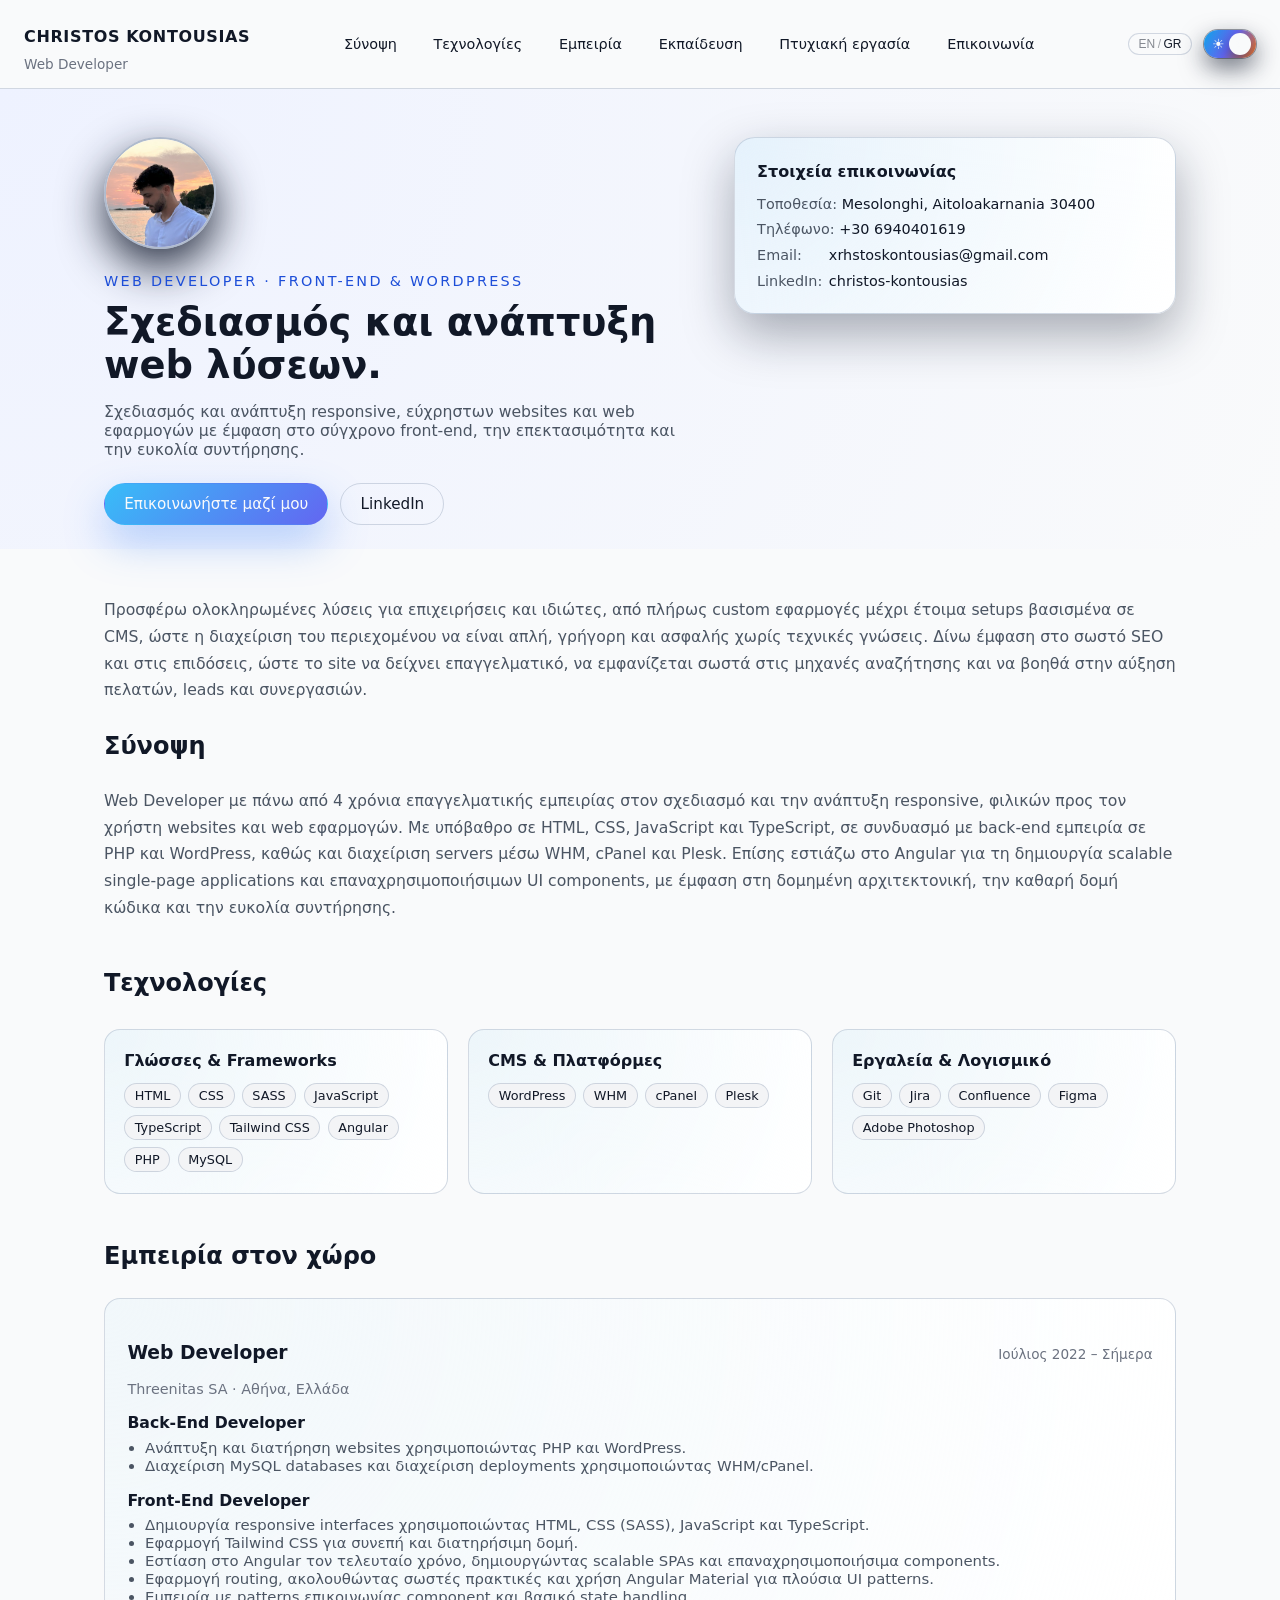
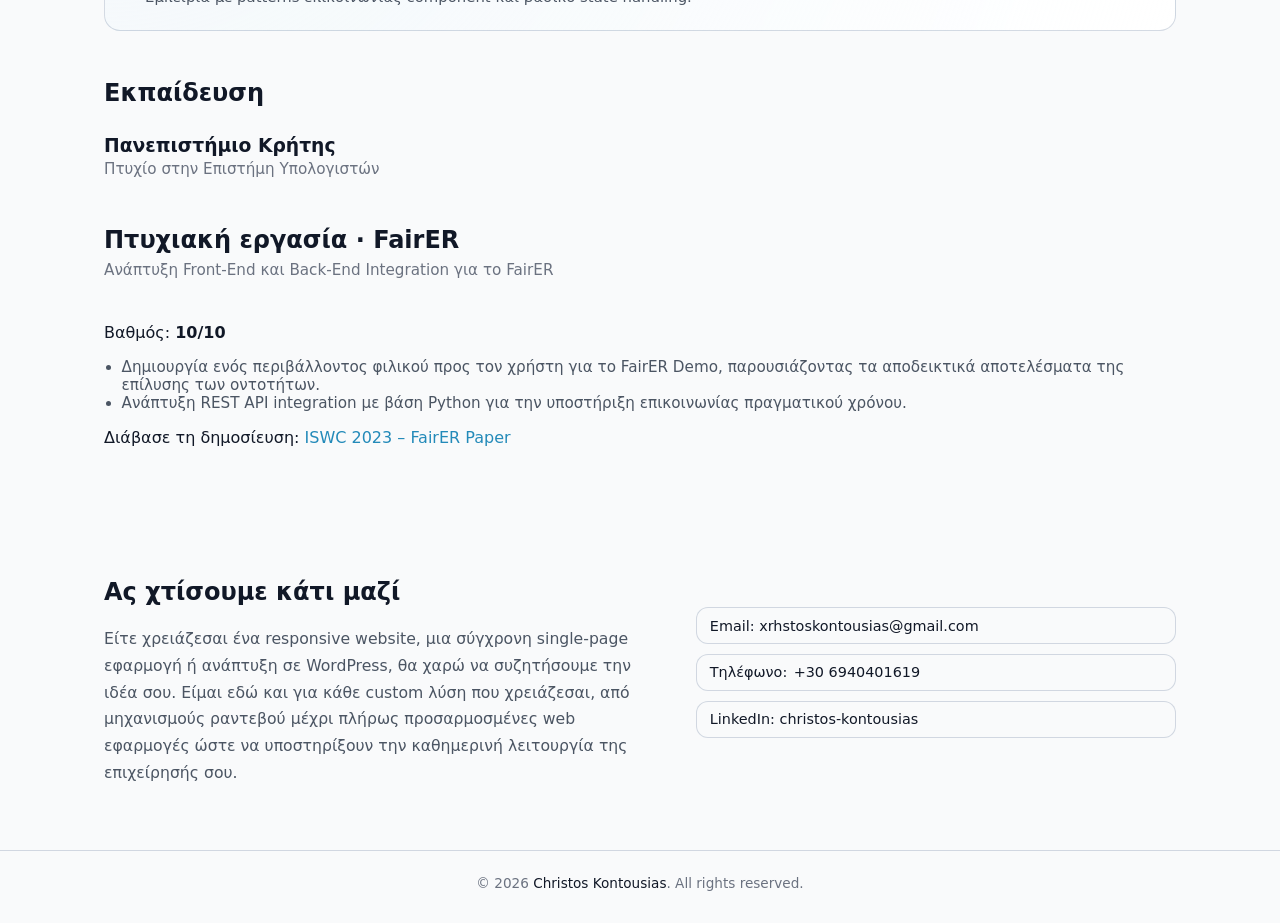
==== el/index.html @ baec3590 "Update index.html" ====
<!DOCTYPE html>
<html lang="el">
<head>
    <meta charset="utf-8">
    <meta http-equiv="X-UA-Compatible" content="IE=edge">
    <meta name="viewport" content="width=device-width, initial-scale=1.0">
    <link rel="icon" href="../favicon.ico">
    <title>Christos Kontousias | Web Developer</title>
    <link rel="stylesheet" href="../css/index.css">
    <link rel="alternate" hreflang="en" href="https://ckont.github.io/Chrsitos-Kontousias/en" />
    <link rel="alternate" hreflang="el" href="https://ckont.github.io/Chrsitos-Kontousias/el" />
    <link rel="alternate" hreflang="x-default" href="https://ckont.github.io/Chrsitos-Kontousias/en" />
</head>
<body class="theme-dark">
    <header class="site-header">
        <div class="container site-header__inner">
            <div class="site-header__branding">
                <div>
                    <h1 class="site-header__name">Christos Kontousias</h1>
                    <p class="site-header__role">Web Developer</p>
                </div>
            </div>
            <nav class="site-header__nav" id="primary-nav">
                <a href="#about">
<span>Σύνοψη</span>
                </a>
                <a href="#skills">
<span>Τεχνολογίες</span>
                </a>
                <a href="#experience">
<span>Εμπειρία</span>
                </a>
                <a href="#education">
<span>Εκπαίδευση</span>
                </a>
                <a href="#thesis">
<span>Πτυχιακή εργασία</span>
                </a>
                <a href="#contact">
<span>Eπικοινωνία</span>
                </a>
            </nav>
<div class="header-controls">
                <button class="lang-toggle" type="button" aria-label="Switch language between English and Greek">
                    <span class="lang-toggle__option lang-toggle__option--en">EN</span>
                    <span class="lang-toggle__separator">/</span>
                    <span class="lang-toggle__option lang-toggle__option--el">GR</span>
                </button>
<button class="theme-toggle" type="button" aria-label="Toggle light and dark mode">
                    <span class="theme-toggle__track">
                        <span class="theme-toggle__thumb"></span>
                        <span class="theme-toggle__icon theme-toggle__icon--sun">☀</span>
                        <span class="theme-toggle__icon theme-toggle__icon--moon">☾</span></span>
                </button>
                <button class="nav-toggle" type="button" aria-label="Toggle navigation" aria-expanded="false" aria-controls="primary-nav">
                    <span class="nav-toggle__line"></span>
                    <span class="nav-toggle__line"></span>
                </button>
            </div>
        </div>
    </header>
<main>
        <section class="hero" aria-labelledby="hero-title">
            <div class="container hero__inner">
                <div class="hero__content">
                    <div class="hero__avatar-wrapper">
                        <img src="../img/IMG_4726.jpg" alt="Portrait of Christos Kontousias" class="hero__avatar">
                    </div>
<p class="hero__eyebrow">Web Developer · Front-End &amp; WordPress</p>
<h2 class="hero__title">
                        Σχεδιασμός και ανάπτυξη web λύσεων.</h2>
<p class="hero__subtitle">
                        Σχεδιασμός και ανάπτυξη responsive, εύχρηστων websites και web εφαρμογών με έμφαση στο
                        σύγχρονο front‑end, την επεκτασιμότητα και την ευκολία συντήρησης.</p>
                    <div class="hero__actions">
                        <a class="btn btn--primary" href="#contact">
<span>Επικοινωνήστε μαζί μου</span>
                        </a>
                        <a class="btn btn--ghost" href="https://www.linkedin.com/in/christos-kontousias-50384416b" target="_blank" rel="noopener noreferrer">
<span>LinkedIn</span>
                        </a>
                    </div>
                </div>
                <aside class="hero__card interactive-spotlight" aria-label="Contact information">
                    <h3 class="hero__card-title">
<span>Στοιχεία επικοινωνίας</span>
                    </h3>
                    <ul class="hero__list">
                        <li>
                            <span class="label">
<span>Τοποθεσία:</span></span>
                            Mesolonghi, Aitoloakarnania 30400
                        </li>
                        <li>
                            <span class="label">
<span>Τηλέφωνο:</span></span>
                            <a href="tel:+306940401619">+30 6940401619</a>
                        </li>
                        <li><span class="label">Email:</span> <a href="mailto:xrhstoskontousias@gmail.com">xrhstoskontousias@gmail.com</a></li>
                        <li><span class="label">LinkedIn:</span> <a href="https://www.linkedin.com/in/christos-kontousias-50384416b" target="_blank" rel="noopener noreferrer">christos-kontousias</a></li>
                    </ul>
                </aside>
            </div>
        </section>
<section id="about" class="section section--alt">
            <div class="container section__inner">
<p class="section__text">
                    Προσφέρω ολοκληρωμένες λύσεις για επιχειρήσεις και ιδιώτες, από πλήρως custom εφαρμογές μέχρι έτοιμα setups
                    βασισμένα σε CMS, ώστε η διαχείριση του περιεχομένου να είναι απλή, γρήγορη και ασφαλής χωρίς τεχνικές γνώσεις.
                    Δίνω έμφαση στο σωστό SEO και στις επιδόσεις, ώστε το site να δείχνει επαγγελματικό, να εμφανίζεται σωστά στις μηχανές
                    αναζήτησης και να βοηθά στην αύξηση πελατών, leads και συνεργασιών.</p>
                <header class="section__header">
<h2>Σύνοψη</h2>
                </header>
<p class="section__text">
                    Web Developer με πάνω από 4 χρόνια επαγγελματικής εμπειρίας στον σχεδιασμό και την ανάπτυξη responsive,
                    φιλικών προς τον χρήστη websites και web εφαρμογών. Με υπόβαθρο σε HTML, CSS, JavaScript και TypeScript,
                    σε συνδυασμό με back‑end εμπειρία σε PHP και WordPress, καθώς και διαχείριση servers μέσω WHM, cPanel και Plesk.
                    Επίσης εστιάζω στο Angular για τη δημιουργία scalable single‑page applications και επαναχρησιμοποιήσιμων UI components,
                    με έμφαση στη δομημένη αρχιτεκτονική, την καθαρή δομή κώδικα και την ευκολία συντήρησης.</p>
            </div>
        </section>
<section id="skills" class="section">
            <div class="container section__inner section__inner--grid">
                <header class="section__header">
                    <h2>
<span>Τεχνολογίες</span></h2>
<p class="section__subtitle" style="display: none;"></p>
                </header>
<div class="cards-grid">
                    <article class="card interactive-spotlight">
<h3>Γλώσσες & Frameworks</h3>
                        <ul class="tags">
                            <li>HTML</li>
                            <li>CSS</li>
                            <li>SASS</li>
                            <li>JavaScript</li>
                            <li>TypeScript</li>
                            <li>Tailwind CSS</li>
                            <li>Angular</li>
                            <li>PHP</li>
                            <li>MySQL</li>
                        </ul>
                    </article>
<article class="card interactive-spotlight">
<h3>CMS & Πλατφόρμες</h3>
                        <ul class="tags">
                            <li>WordPress</li>
                            <li>WHM</li>
                            <li>cPanel</li>
                            <li>Plesk</li>
                        </ul>
                    </article>
<article class="card interactive-spotlight">
<h3>Εργαλεία & Λογισμικό</h3>
                        <ul class="tags">
                            <li>Git</li>
                            <li>Jira</li>
                            <li>Confluence</li>
                            <li>Figma</li>
                            <li>Adobe Photoshop</li>
                        </ul>
                    </article>
                </div>
            </div>
        </section>
<section id="experience" class="section section--alt">
            <div class="container section__inner">
                <header class="section__header">
                    <h2>
<span>Εμπειρία στον χώρο</span></h2>
                </header>
<article class="timeline-item interactive-spotlight">
                    <div class="timeline-item__header">
                        <div>
                            <h3>Web Developer</h3>
                            <p class="timeline-item__meta">
                                <a href="https://threenitas.com/" target="_blank" rel="noopener noreferrer">Threenitas SA</a> ·

                                <span>Αθήνα, Ελλάδα</span></p>
                        </div>
                        <span class="timeline-item__date">
<span>Ιούλιος 2022 – Σήμερα</span></span>
                    </div>
<div class="timeline-item__body">
                        <h4>Back-End Developer</h4>
                        <ul>
<li>Ανάπτυξη και διατήρηση websites χρησιμοποιώντας PHP και WordPress.</li>
<li>Διαχείριση MySQL databases και διαχείριση deployments χρησιμοποιώντας WHM/cPanel.</li>
                        </ul>
<h4>Front-End Developer</h4>
                        <ul>
<li>Δημιουργία responsive interfaces χρησιμοποιώντας HTML, CSS (SASS), JavaScript και TypeScript.</li>
<li>Εφαρμογή Tailwind CSS για συνεπή και διατηρήσιμη δομή.</li>
<li>Εστίαση στο Angular τον τελευταίο χρόνο, δημιουργώντας scalable SPAs και επαναχρησιμοποιήσιμα components.</li>
<li>Εφαρμογή routing, ακολουθώντας σωστές πρακτικές και χρήση Angular Material για πλούσια UI patterns.</li>
<li>Εμπειρία με patterns επικοινωνίας component και βασικό state handling.</li>
                        </ul>
                    </div>
                </article>
            </div>
        </section>
<section id="education" class="section">
            <div class="container section__inner">
                <header class="section__header">
                    <h2>
<span>Εκπαίδευση</span></h2>
                </header>
<article class="education-item">
                    <h3>
<span>Πανεπιστήμιο Κρήτης</span>
                    </h3>
                    <p class="education-item__meta">
<span>Πτυχίο στην Επιστήμη Υπολογιστών</span></p>
                </article>
            </div>
        </section>
<section id="thesis" class="section section--alt">
            <div class="container section__inner">
                <header class="section__header">
                    <h2>
<span>Πτυχιακή εργασία · FairER</span></h2>
                    <p class="section__subtitle">
<span>Ανάπτυξη Front-End και Back-End Integration για το FairER</span></p>
                </header>
<div class="thesis">
                    <p>
<span>Βαθμός:</span>
                        <strong>10/10</strong></p>
                    <ul>
<li>Δημιουργία ενός περιβάλλοντος φιλικού προς τον χρήστη για το FairER Demo, παρουσιάζοντας τα αποδεικτικά αποτελέσματα της επίλυσης των οντοτήτων.</li>
<li>Ανάπτυξη REST API integration με βάση Python για την υποστήριξη επικοινωνίας πραγματικού χρόνου.</li>
                    </ul>
                    <p>
<span>Διάβασε τη δημοσίευση:</span>
                        <a href="https://hozo.jp/ISWC2023_PD-Industry-proc/ISWC2023_paper_407.pdf" target="_blank" rel="noopener noreferrer">
                            ISWC 2023 – FairER Paper
                        </a></p>
                </div>
            </div>
        </section>
<section id="contact" class="section section--accent">
            <div class="container section__inner section__inner--split">
                <div>
<h2>Ας χτίσουμε κάτι μαζί</h2>
<p class="section__text">
                        Είτε χρειάζεσαι ένα responsive website, μια σύγχρονη single‑page εφαρμογή ή ανάπτυξη σε WordPress,
                        θα χαρώ να συζητήσουμε την ιδέα σου. Είμαι εδώ και για κάθε custom λύση που χρειάζεσαι, από μηχανισμούς ραντεβού
                        μέχρι πλήρως προσαρμοσμένες web εφαρμογές ώστε να υποστηρίξουν την καθημερινή λειτουργία της επιχείρησής σου.</p>
                </div>
                <div class="contact-links">
                    <a class="contact-links__item" href="mailto:xrhstoskontousias@gmail.com">
                        Email: xrhstoskontousias@gmail.com
                    </a>
                    <a class="contact-links__item" href="tel:+306940401619">
<span>Τηλέφωνο:</span>
                        +30 6940401619
                    </a>
                    <a class="contact-links__item" href="https://www.linkedin.com/in/christos-kontousias-50384416b" target="_blank" rel="noopener noreferrer">
                        LinkedIn: christos-kontousias
                    </a>
                </div>
            </div>
        </section>
    </main>
<div class="image-modal" data-modal="avatar" aria-hidden="true">
        <div class="image-modal__backdrop" data-modal-close></div>
        <div class="image-modal__dialog" role="dialog" aria-modal="true" aria-label="Portrait of Christos Kontousias">
            <img src="../img/IMG_4726.jpg" alt="Portrait of Christos Kontousias" class="image-modal__img">
        </div>
    </div>
<footer class="site-footer">
        <div class="container">
            <p>© 2026 <a href="https://www.linkedin.com/in/christos-kontousias-50384416b" target="_blank" rel="noopener noreferrer">Christos Kontousias</a>. All rights reserved.</p>
        </div>
    </footer>
<script type="module" src="../js/index.js" defer></script>
</body>
</html>
---- css/index.css ----
*,
*::before,
*::after {
  -webkit-box-sizing: border-box;
          box-sizing: border-box;
}

:root {
  --color-bg-body: #020617;
  --color-bg-surface: #020617;
  --color-bg-alt: #020617;
  --color-header-bg: rgba(15, 23, 42, 0.92);
  --color-hero-gradient-start: #0f172a;
  --color-hero-gradient-end: #020617;
  --color-card-surface: rgba(15, 23, 42, 0.96);
  --color-text-main: #e5e7eb;
  --color-text-strong: #e5e7eb;
  --color-text-muted: #9ca3af;
  --color-text-softer: #cbd5f5;
  --color-border-soft: rgba(148, 163, 184, 0.35);
  --color-border-strong: rgba(148, 163, 184, 0.7);
  --color-pill-bg: rgba(15, 23, 42, 0.9);
  --color-pill-hover: rgba(148, 163, 184, 0.2);
  --color-contact-bg: rgba(15, 23, 42, 0.85);
  --color-contact-hover-bg: rgba(15, 23, 42, 1);
  --color-footer-bg: #020617;
  --color-footer-text: #6b7280;
  --color-accent-start: #0b1120;
  --color-accent-end: #1d2537;
  --color-accent-text: #f9fafb;
}

body.theme-light {
  --color-bg-body: #f9fafb;
  --color-bg-surface: #f9fafb;
  --color-bg-alt: #f9fafb;
  --color-header-bg: rgba(249, 250, 251, 0.9);
  --color-hero-gradient-start: #eef2ff;
  --color-hero-gradient-end: #f9fafb;
  --color-card-surface: #ffffff;
  --color-text-main: #111827;
  --color-text-strong: #111827;
  --color-text-muted: #6b7280;
  --color-text-softer: #4b5563;
  --color-border-soft: rgba(148, 163, 184, 0.4);
  --color-border-strong: rgba(107, 114, 128, 0.8);
  --color-pill-bg: #f3f4f6;
  --color-pill-hover: rgba(148, 163, 184, 0.18);
  --color-contact-bg: #f9fafb;
  --color-contact-hover-bg: #f3f4f6;
  --color-footer-bg: #f9fafb;
  --color-footer-text: #6b7280;
  --color-accent-start: #f9fafb;
  --color-accent-end: #f9fafb;
  --color-accent-text: #111827;
}

html {
  scroll-behavior: smooth;
}

body {
  margin: 0;
  font-family: system-ui, -apple-system, BlinkMacSystemFont, "Segoe UI", sans-serif;
  background: var(--color-bg-body);
  color: var(--color-text-main);
  -webkit-transition: color 0.25s ease;
  transition: color 0.25s ease;
}

body.modal-open {
  overflow: hidden;
}

@-webkit-keyframes fadeIn {
  from {
    opacity: 0;
  }
  to {
    opacity: 1;
  }
}

@keyframes fadeIn {
  from {
    opacity: 0;
  }
  to {
    opacity: 1;
  }
}
.scroll-animate {
  opacity: 0;
  will-change: opacity;
}

.scroll-animate.animated {
  -webkit-animation: fadeIn 0.6s ease-out forwards;
          animation: fadeIn 0.6s ease-out forwards;
}

.scroll-animate[style*="--animation-delay"].animated {
  -webkit-animation-delay: var(--animation-delay, 0s);
          animation-delay: var(--animation-delay, 0s);
}

.hero__content {
  opacity: 0;
  -webkit-animation: fadeIn 0.8s ease-out 0.2s forwards;
          animation: fadeIn 0.8s ease-out 0.2s forwards;
}

.hero__card {
  opacity: 0;
  -webkit-animation: fadeIn 0.8s ease-out 0.4s forwards;
          animation: fadeIn 0.8s ease-out 0.4s forwards;
}

.hero.scroll-animate {
  opacity: 1;
  will-change: auto;
  -webkit-animation: none;
          animation: none;
}

.hero .scroll-animate {
  opacity: 1;
  will-change: auto;
  -webkit-animation: none;
          animation: none;
}

@media (prefers-reduced-motion: reduce) {
  .scroll-animate {
    opacity: 1;
    -webkit-animation: none;
            animation: none;
    will-change: auto;
  }
}
.container {
  width: 100%;
  max-width: 1120px;
  margin: 0 auto;
  padding-inline: 1.5rem;
}

.site-header {
  position: sticky;
  top: 0;
  z-index: 10;
  backdrop-filter: blur(12px);
  background: var(--color-header-bg);
  border-bottom: 1px solid var(--color-border-soft);
}

.site-header__inner {
  display: -webkit-box;
  display: -ms-flexbox;
  display: flex;
  -webkit-box-align: center;
      -ms-flex-align: center;
          align-items: center;
  -webkit-box-pack: justify;
      -ms-flex-pack: justify;
          justify-content: space-between;
  padding-block: 1rem;
  gap: 1.5rem;
  max-width: 100%;
}

.site-header__branding {
  display: -webkit-box;
  display: -ms-flexbox;
  display: flex;
  -webkit-box-align: center;
      -ms-flex-align: center;
          align-items: center;
  gap: 0.9rem;
}

.site-header__logo {
  inline-size: 2.5rem;
  block-size: 2.5rem;
  border-radius: 999px;
  display: -webkit-inline-box;
  display: -ms-inline-flexbox;
  display: inline-flex;
  -webkit-box-align: center;
      -ms-flex-align: center;
          align-items: center;
  -webkit-box-pack: center;
      -ms-flex-pack: center;
          justify-content: center;
  background: radial-gradient(circle at 0% 0%, #38bdf8, #6366f1);
  color: #e5e7eb;
  font-weight: 600;
  font-size: 1rem;
}

.site-header__name {
  font-size: 1rem;
  font-weight: 600;
  letter-spacing: 0.04em;
  text-transform: uppercase;
  color: var(--color-text-strong);
}

.site-header__role {
  margin: 0;
  font-size: 0.85rem;
  color: var(--color-text-muted);
}

.site-header__nav {
  display: -webkit-box;
  display: -ms-flexbox;
  display: flex;
  -ms-flex-wrap: wrap;
      flex-wrap: wrap;
  gap: 0.9rem;
  font-size: 0.9rem;
}

.site-header__nav a {
  color: var(--color-text-strong);
  text-decoration: none;
  padding: 0.35rem 0.7rem;
  border-radius: 999px;
  -webkit-transition: background-color 0.16s ease, color 0.16s ease;
  transition: background-color 0.16s ease, color 0.16s ease;
}

.site-header__nav a:hover {
  background-color: var(--color-pill-hover);
}

.header-controls {
  display: -webkit-box;
  display: -ms-flexbox;
  display: flex;
  -webkit-box-align: center;
      -ms-flex-align: center;
          align-items: center;
  gap: 0.75rem;
}

.lang-toggle {
  border: 1px solid var(--color-border-soft);
  background: rgba(15, 23, 42, 0.7);
  color: var(--color-text-strong);
  border-radius: 999px;
  padding: 0.18rem 0.6rem;
  font-size: 0.75rem;
  display: -webkit-inline-box;
  display: -ms-inline-flexbox;
  display: inline-flex;
  -webkit-box-align: center;
      -ms-flex-align: center;
          align-items: center;
  gap: 0.15rem;
  cursor: pointer;
}

body.theme-light .lang-toggle {
  background: #f9fafb;
}

.lang-toggle__option {
  opacity: 0.5;
  font-weight: 500;
}

.lang-toggle__separator {
  opacity: 0.4;
}

html[lang=en] .lang-toggle__option--en,
html[lang=el] .lang-toggle__option--el {
  opacity: 1;
}

.nav-toggle {
  display: none;
}

.theme-toggle {
  border: none;
  background: none;
  padding: 0;
  cursor: pointer;
  display: -webkit-inline-box;
  display: -ms-inline-flexbox;
  display: inline-flex;
  -webkit-box-align: center;
      -ms-flex-align: center;
          align-items: center;
  -webkit-box-pack: center;
      -ms-flex-pack: center;
          justify-content: center;
}

.theme-toggle__track {
  position: relative;
  inline-size: 52px;
  block-size: 28px;
  border-radius: 999px;
  padding: 3px;
  background: linear-gradient(120deg, #0ea5e9, #6366f1, #f97316);
  display: -webkit-box;
  display: -ms-flexbox;
  display: flex;
  -webkit-box-align: center;
      -ms-flex-align: center;
          align-items: center;
  -webkit-box-pack: justify;
      -ms-flex-pack: justify;
          justify-content: space-between;
  -webkit-box-shadow: 0 0 0 1px rgba(15, 23, 42, 0.4), 0 10px 25px rgba(15, 23, 42, 0.6);
          box-shadow: 0 0 0 1px rgba(15, 23, 42, 0.4), 0 10px 25px rgba(15, 23, 42, 0.6);
  overflow: hidden;
}

.theme-toggle__thumb {
  position: absolute;
  inset-block: 3px;
  inline-size: 22px;
  border-radius: 999px;
  background: #f9fafb;
  -webkit-box-shadow: 0 6px 15px rgba(15, 23, 42, 0.45);
          box-shadow: 0 6px 15px rgba(15, 23, 42, 0.45);
  -webkit-transform: translateX(2px);
      -ms-transform: translateX(2px);
          transform: translateX(2px);
  -webkit-transition: background-color 0.25s ease-in-out, -webkit-transform 0.25s ease-in-out, -webkit-box-shadow 0.25s ease-in-out;
  transition: background-color 0.25s ease-in-out, -webkit-transform 0.25s ease-in-out, -webkit-box-shadow 0.25s ease-in-out;
  transition: transform 0.25s ease-in-out, background-color 0.25s ease-in-out, box-shadow 0.25s ease-in-out;
  transition: transform 0.25s ease-in-out, background-color 0.25s ease-in-out, box-shadow 0.25s ease-in-out, -webkit-transform 0.25s ease-in-out, -webkit-box-shadow 0.25s ease-in-out;
}

.theme-toggle__icon {
  position: relative;
  inline-size: 16px;
  block-size: 16px;
  font-size: 0.85rem;
  display: -webkit-box;
  display: -ms-flexbox;
  display: flex;
  -webkit-box-align: center;
      -ms-flex-align: center;
          align-items: center;
  -webkit-box-pack: center;
      -ms-flex-pack: center;
          justify-content: center;
  color: #f9fafb;
  opacity: 0.55;
  -webkit-transform: scale(0.9);
      -ms-transform: scale(0.9);
          transform: scale(0.9);
  -webkit-transition: opacity 0.25s ease, -webkit-transform 0.25s ease;
  transition: opacity 0.25s ease, -webkit-transform 0.25s ease;
  transition: opacity 0.25s ease, transform 0.25s ease;
  transition: opacity 0.25s ease, transform 0.25s ease, -webkit-transform 0.25s ease;
}

.theme-toggle__icon--sun {
  margin-left: 4px;
}

.theme-toggle__icon--moon {
  margin-right: 4px;
}

body.theme-light .theme-toggle__thumb {
  -webkit-transform: translateX(22px);
      -ms-transform: translateX(22px);
          transform: translateX(22px);
}

body.theme-light .theme-toggle__icon--sun {
  opacity: 1;
  -webkit-transform: scale(1);
      -ms-transform: scale(1);
          transform: scale(1);
}

body.theme-light .theme-toggle__icon--moon {
  opacity: 0.4;
  -webkit-transform: scale(0.9);
      -ms-transform: scale(0.9);
          transform: scale(0.9);
}

body.theme-dark .theme-toggle__thumb {
  -webkit-transform: translateX(2px);
      -ms-transform: translateX(2px);
          transform: translateX(2px);
}

body.theme-dark .theme-toggle__icon--sun {
  opacity: 0.4;
  -webkit-transform: scale(0.9);
      -ms-transform: scale(0.9);
          transform: scale(0.9);
}

body.theme-dark .theme-toggle__icon--moon {
  opacity: 1;
  -webkit-transform: scale(1);
      -ms-transform: scale(1);
          transform: scale(1);
}

main {
  display: -webkit-box;
  display: -ms-flexbox;
  display: flex;
  -webkit-box-orient: vertical;
  -webkit-box-direction: normal;
      -ms-flex-direction: column;
          flex-direction: column;
  gap: 3rem;
  padding-block: 0;
}

.hero {
  padding-block: 3rem 0;
  background: radial-gradient(circle at top left, var(--color-hero-gradient-start), var(--color-hero-gradient-end));
  color: var(--color-text-strong);
}

.hero__inner {
  display: grid;
  grid-template-columns: minmax(0, 3fr) minmax(0, 2.25fr);
  gap: 2.5rem;
  -webkit-box-align: start;
      -ms-flex-align: start;
          align-items: start;
}

.hero__avatar-wrapper {
  margin-bottom: 1.5rem;
}

.hero__avatar {
  display: block;
  inline-size: 112px;
  block-size: 112px;
  border-radius: 999px;
  -o-object-fit: cover;
     object-fit: cover;
  border: 2px solid rgba(148, 163, 184, 0.7);
  -webkit-box-shadow: 0 18px 45px rgba(15, 23, 42, 0.9);
          box-shadow: 0 18px 45px rgba(15, 23, 42, 0.9);
}

.hero__eyebrow {
  font-size: 0.9rem;
  text-transform: uppercase;
  letter-spacing: 0.16em;
  color: #7dd3fc;
  margin-bottom: 0.75rem;
}

body.theme-light .hero__eyebrow {
  color: #1d4ed8;
}

.hero__title {
  font-size: clamp(2.1rem, 3vw, 2.6rem);
  line-height: 1.1;
  margin: 0 0 1rem;
}

.hero__subtitle {
  margin: 0 0 1.5rem;
  font-size: 0.98rem;
  color: var(--color-text-softer);
  max-width: 40rem;
}

.hero__actions {
  display: -webkit-box;
  display: -ms-flexbox;
  display: flex;
  -ms-flex-wrap: wrap;
      flex-wrap: wrap;
  gap: 0.75rem;
  margin-bottom: 1.5rem;
}

.btn {
  display: -webkit-inline-box;
  display: -ms-inline-flexbox;
  display: inline-flex;
  -webkit-box-align: center;
      -ms-flex-align: center;
          align-items: center;
  -webkit-box-pack: center;
      -ms-flex-pack: center;
          justify-content: center;
  padding: 0.7rem 1.2rem;
  border-radius: 999px;
  font-size: 0.95rem;
  font-weight: 500;
  text-decoration: none;
  border: 1px solid transparent;
  cursor: pointer;
  -webkit-transition: background-color 0.16s ease, color 0.16s ease, border-color 0.16s ease, -webkit-box-shadow 0.16s ease, -webkit-transform 0.08s ease;
  transition: background-color 0.16s ease, color 0.16s ease, border-color 0.16s ease, -webkit-box-shadow 0.16s ease, -webkit-transform 0.08s ease;
  transition: background-color 0.16s ease, color 0.16s ease, border-color 0.16s ease, box-shadow 0.16s ease, transform 0.08s ease;
  transition: background-color 0.16s ease, color 0.16s ease, border-color 0.16s ease, box-shadow 0.16s ease, transform 0.08s ease, -webkit-box-shadow 0.16s ease, -webkit-transform 0.08s ease;
}

.btn--primary {
  background: linear-gradient(135deg, #38bdf8, #6366f1);
  color: #f9fafb;
  -webkit-box-shadow: 0 18px 40px rgba(59, 130, 246, 0.35);
          box-shadow: 0 18px 40px rgba(59, 130, 246, 0.35);
}

.btn--primary:hover {
  -webkit-transform: translateY(-1px);
      -ms-transform: translateY(-1px);
          transform: translateY(-1px);
  -webkit-box-shadow: 0 22px 45px rgba(59, 130, 246, 0.45);
          box-shadow: 0 22px 45px rgba(59, 130, 246, 0.45);
}

.btn--ghost {
  background: rgba(15, 23, 42, 0.8);
  color: #e5e7eb;
  border-color: rgba(148, 163, 184, 0.6);
}

.btn--ghost:hover {
  background: rgb(15, 23, 42);
}

body.theme-light .btn--ghost {
  background: transparent;
  color: var(--color-text-strong);
  border-color: var(--color-border-soft);
  -webkit-box-shadow: 0 0 0 0 rgba(15, 23, 42, 0);
          box-shadow: 0 0 0 0 rgba(15, 23, 42, 0);
}

body.theme-light .btn--ghost:hover {
  background: var(--color-pill-hover);
}

.hero__meta {
  display: -webkit-box;
  display: -ms-flexbox;
  display: flex;
  -ms-flex-wrap: wrap;
      flex-wrap: wrap;
  gap: 0.75rem;
  font-size: 0.9rem;
  color: #9ca3af;
}

.hero__card {
  padding: 1.5rem 1.4rem;
  border-radius: 1.3rem;
  border: 1px solid var(--color-border-soft);
  background: radial-gradient(circle at top left, rgba(56, 189, 248, 0.08), var(--color-card-surface));
  -webkit-box-shadow: 0 20px 50px rgba(15, 23, 42, 0.35);
          box-shadow: 0 20px 50px rgba(15, 23, 42, 0.35);
}

.hero__card-title {
  margin: 0 0 0.9rem;
  font-size: 1rem;
  font-weight: 600;
}

.hero__list {
  list-style: none;
  margin: 0;
  padding: 0;
  display: grid;
  gap: 0.6rem;
  font-size: 0.9rem;
}

.hero__list .label {
  display: inline-block;
  min-width: 4.2rem;
  font-weight: 500;
  color: #9ca3af;
}

body.theme-light .hero__list .label {
  color: #4b5563;
}

.hero__list a {
  color: var(--color-text-strong);
  text-decoration: none;
}

.hero__list a:hover {
  text-decoration: underline;
}

.section {
  background: var(--color-bg-surface);
  color: var(--color-text-main);
}

section[id] {
  scroll-margin-top: 5.5rem;
}

.section--alt {
  background: radial-gradient(circle at top left, var(--color-bg-alt), var(--color-bg-surface));
}

.section--accent {
  background: linear-gradient(135deg, var(--color-accent-start), var(--color-accent-end));
  color: var(--color-accent-text);
}

.section__inner {
  display: -webkit-box;
  display: -ms-flexbox;
  display: flex;
  -webkit-box-orient: vertical;
  -webkit-box-direction: normal;
      -ms-flex-direction: column;
          flex-direction: column;
  gap: 1.75rem;
}

.section__inner--grid {
  gap: 2rem;
}

.section__inner--split {
  display: grid;
  grid-template-columns: minmax(0, 1.4fr) minmax(0, 1.2fr);
  gap: 2rem;
  -webkit-box-align: center;
      -ms-flex-align: center;
          align-items: center;
}

.section__header h2 {
  margin: 0;
  font-size: 1.5rem;
}

.section__subtitle {
  margin: 0.4rem 0 0;
  font-size: 0.95rem;
  color: var(--color-text-muted);
}

.section__text {
  margin: 0;
  max-width: 100%;
  font-size: 0.98rem;
  line-height: 1.7;
  color: var(--color-text-softer);
}

.cards-grid {
  display: grid;
  grid-template-columns: repeat(3, minmax(0, 1fr));
  gap: 1.25rem;
}

.card {
  padding: 1.3rem 1.2rem;
  border-radius: 1rem;
  border: 1px solid var(--color-border-soft);
  background: radial-gradient(circle at top left, rgba(56, 189, 248, 0.06), var(--color-card-surface));
}

.card h3 {
  margin: 0 0 0.8rem;
  font-size: 1rem;
}

.tags {
  list-style: none;
  display: -webkit-box;
  display: -ms-flexbox;
  display: flex;
  -ms-flex-wrap: wrap;
      flex-wrap: wrap;
  gap: 0.45rem;
  margin: 0;
  padding: 0;
}

.tags li {
  font-size: 0.8rem;
  padding: 0.25rem 0.6rem;
  border-radius: 999px;
  background: var(--color-pill-bg);
  border: 1px solid var(--color-border-soft);
}

.timeline-item {
  padding: 1.5rem 1.4rem;
  border-radius: 1rem;
  border: 1px solid var(--color-border-soft);
  background: radial-gradient(circle at top left, rgba(56, 189, 248, 0.04), var(--color-card-surface));
}

.interactive-spotlight {
  position: relative;
  overflow: hidden;
}

.interactive-spotlight::before {
  content: "";
  position: absolute;
  inset: -40%;
  background: radial-gradient(circle at var(--spotlight-x, 50%) var(--spotlight-y, 0%), rgba(56, 189, 248, 0.32), transparent 68%);
  opacity: 0;
  pointer-events: none;
  mix-blend-mode: screen;
  -webkit-transition: opacity 0.25s ease-out;
  transition: opacity 0.25s ease-out;
}

.interactive-spotlight.is-active::before {
  opacity: 1;
}

body.theme-light .interactive-spotlight::before {
  background: radial-gradient(circle at var(--spotlight-x, 50%) var(--spotlight-y, 0%), rgba(129, 140, 248, 0.18), transparent 60%);
  mix-blend-mode: normal;
}

.timeline-item__header {
  display: -webkit-box;
  display: -ms-flexbox;
  display: flex;
  -webkit-box-pack: justify;
      -ms-flex-pack: justify;
          justify-content: space-between;
  gap: 1rem;
  -webkit-box-align: baseline;
      -ms-flex-align: baseline;
          align-items: baseline;
  margin-bottom: 0.8rem;
}

.timeline-item__meta {
  margin: 0.2rem 0 0;
  font-size: 0.9rem;
  color: var(--color-text-muted);
}

.timeline-item__meta a {
  color: var(--color-text-muted);
  text-decoration: none;
  -webkit-transition: color 0.2s ease;
  transition: color 0.2s ease;
}

.timeline-item__meta a:hover {
  color: var(--color-text-strong);
}

.timeline-item__date {
  font-size: 0.85rem;
  color: var(--color-text-muted);
}

.timeline-item__body h4 {
  margin: 1rem 0 0.4rem;
  font-size: 0.98rem;
}

.timeline-item__body ul {
  margin: 0.2rem 0 0;
  padding-left: 1.1rem;
  font-size: 0.93rem;
  color: var(--color-text-softer);
}

.education-item h3 {
  margin: 0 0 0.25rem;
}

.education-item__meta {
  margin: 0;
  font-size: 0.95rem;
  color: var(--color-text-muted);
}

.thesis ul {
  margin: 0.5rem 0 0.5rem;
  padding-left: 1.1rem;
  font-size: 0.95rem;
  color: var(--color-text-softer);
}

.thesis a {
  color: #238ab9;
  text-decoration: none;
}

.thesis a:hover {
  text-decoration: underline;
}

#contact {
  padding-top: 3rem;
  padding-bottom: 4rem;
}

.contact-links {
  display: -webkit-box;
  display: -ms-flexbox;
  display: flex;
  -webkit-box-orient: vertical;
  -webkit-box-direction: normal;
      -ms-flex-direction: column;
          flex-direction: column;
  gap: 0.6rem;
}

.contact-links__item {
  display: -webkit-inline-box;
  display: -ms-inline-flexbox;
  display: inline-flex;
  -webkit-box-align: center;
      -ms-flex-align: center;
          align-items: center;
  gap: 0.4rem;
  padding: 0.6rem 0.8rem;
  border-radius: 0.75rem;
  background: var(--color-contact-bg);
  color: var(--color-text-main);
  text-decoration: none;
  border: 1px solid var(--color-border-soft);
  font-size: 0.9rem;
}

.contact-links__item:hover {
  background: var(--color-contact-hover-bg);
}

.image-modal {
  position: fixed;
  inset: 0;
  display: -webkit-box;
  display: -ms-flexbox;
  display: flex;
  -webkit-box-align: center;
      -ms-flex-align: center;
          align-items: center;
  -webkit-box-pack: center;
      -ms-flex-pack: center;
          justify-content: center;
  z-index: 40;
  visibility: hidden;
  opacity: 0;
  -webkit-transition: visibility 0.3s ease, opacity 0.3s ease;
  transition: visibility 0.3s ease, opacity 0.3s ease;
  pointer-events: none;
}

.image-modal--open {
  visibility: visible;
  opacity: 1;
  pointer-events: auto;
}

.image-modal__backdrop {
  position: absolute;
  inset: 0;
  background: rgba(15, 23, 42, 0);
  backdrop-filter: blur(0px);
  -webkit-transition: background 0.4s cubic-bezier(0.4, 0, 0.2, 1), backdrop-filter 0.4s cubic-bezier(0.4, 0, 0.2, 1);
  transition: background 0.4s cubic-bezier(0.4, 0, 0.2, 1), backdrop-filter 0.4s cubic-bezier(0.4, 0, 0.2, 1);
}

.image-modal--open .image-modal__backdrop {
  background: rgba(15, 23, 42, 0.8);
  backdrop-filter: blur(10px);
}

.image-modal__dialog {
  position: relative;
  max-inline-size: min(480px, 90vw);
  max-block-size: min(80vh, 640px);
  border-radius: 1.25rem;
  overflow: hidden;
  -webkit-box-shadow: 0 28px 70px rgba(15, 23, 42, 0.95);
          box-shadow: 0 28px 70px rgba(15, 23, 42, 0.95);
  border: 1px solid rgba(148, 163, 184, 0.7);
  -webkit-transform: scale(0.85) translateY(20px);
      -ms-transform: scale(0.85) translateY(20px);
          transform: scale(0.85) translateY(20px);
  opacity: 0;
  -webkit-transition: opacity 0.4s cubic-bezier(0.4, 0, 0.2, 1), -webkit-transform 0.4s cubic-bezier(0.34, 1.56, 0.64, 1);
  transition: opacity 0.4s cubic-bezier(0.4, 0, 0.2, 1), -webkit-transform 0.4s cubic-bezier(0.34, 1.56, 0.64, 1);
  transition: transform 0.4s cubic-bezier(0.34, 1.56, 0.64, 1), opacity 0.4s cubic-bezier(0.4, 0, 0.2, 1);
  transition: transform 0.4s cubic-bezier(0.34, 1.56, 0.64, 1), opacity 0.4s cubic-bezier(0.4, 0, 0.2, 1), -webkit-transform 0.4s cubic-bezier(0.34, 1.56, 0.64, 1);
}

.image-modal--open .image-modal__dialog {
  -webkit-transform: scale(1) translateY(0);
      -ms-transform: scale(1) translateY(0);
          transform: scale(1) translateY(0);
  opacity: 1;
}

.image-modal__img {
  display: block;
  inline-size: 100%;
  block-size: 100%;
  -o-object-fit: cover;
     object-fit: cover;
}

.site-footer {
  padding-block: 1.5rem 2rem;
  border-top: 1px solid var(--color-border-soft);
  background: var(--color-footer-bg);
}
.site-footer a {
  color: var(--color-text-main);
  text-decoration: none;
}
.site-footer a:hover {
  text-decoration: underline;
}

.site-footer p {
  margin: 0;
  font-size: 0.85rem;
  color: var(--color-footer-text);
  text-align: center;
}

@media (max-width: 800px) {
  .site-header__inner {
    -webkit-box-orient: horizontal;
    -webkit-box-direction: normal;
        -ms-flex-direction: row;
            flex-direction: row;
    max-width: 100%;
  }
  .hero__inner {
    grid-template-columns: minmax(0, 1fr);
  }
  .section__inner--split {
    grid-template-columns: minmax(0, 1fr);
  }
  .cards-grid {
    grid-template-columns: minmax(0, 1fr);
  }
}
@media (max-width: 1200px) {
  .site-header__nav {
    position: fixed;
    inset-block-start: 5.8rem;
    inset-inline: 0;
    max-block-size: calc(100vh - 5.8rem);
    overflow-y: auto;
    background: rgba(15, 23, 42, 0.97);
    border-bottom: 1px solid var(--color-border-soft);
    padding: 0.75rem 1.5rem 1rem;
    display: -webkit-box;
    display: -ms-flexbox;
    display: flex;
    -ms-flex-wrap: nowrap;
        flex-wrap: nowrap;
    -webkit-box-orient: vertical;
    -webkit-box-direction: normal;
        -ms-flex-direction: column;
            flex-direction: column;
    gap: 0.5rem;
    visibility: hidden;
    opacity: 0;
    -webkit-transform: translateY(-20px);
        -ms-transform: translateY(-20px);
            transform: translateY(-20px);
    -webkit-transition: visibility 0.3s ease, opacity 0.3s ease, -webkit-transform 0.3s cubic-bezier(0.4, 0, 0.2, 1);
    transition: visibility 0.3s ease, opacity 0.3s ease, -webkit-transform 0.3s cubic-bezier(0.4, 0, 0.2, 1);
    transition: visibility 0.3s ease, opacity 0.3s ease, transform 0.3s cubic-bezier(0.4, 0, 0.2, 1);
    transition: visibility 0.3s ease, opacity 0.3s ease, transform 0.3s cubic-bezier(0.4, 0, 0.2, 1), -webkit-transform 0.3s cubic-bezier(0.4, 0, 0.2, 1);
    pointer-events: none;
  }
  body.theme-light .site-header__nav {
    background: rgba(249, 250, 251, 0.98);
  }
  body.nav-open {
    overflow: hidden;
  }
  body.nav-open .site-header__nav {
    visibility: visible;
    opacity: 1;
    -webkit-transform: translateY(0);
        -ms-transform: translateY(0);
            transform: translateY(0);
    pointer-events: auto;
  }
  .site-header__nav a {
    display: block;
    padding: 0.4rem 0.6rem;
    border-radius: 0.6rem;
    opacity: 0;
    -webkit-transform: translateX(-10px);
        -ms-transform: translateX(-10px);
            transform: translateX(-10px);
    -webkit-transition: opacity 0.3s ease, -webkit-transform 0.3s ease;
    transition: opacity 0.3s ease, -webkit-transform 0.3s ease;
    transition: opacity 0.3s ease, transform 0.3s ease;
    transition: opacity 0.3s ease, transform 0.3s ease, -webkit-transform 0.3s ease;
    -webkit-transition-delay: 0s;
            transition-delay: 0s;
  }
  body.nav-open .site-header__nav a {
    opacity: 1;
    -webkit-transform: translateX(0);
        -ms-transform: translateX(0);
            transform: translateX(0);
  }
  body.nav-open .site-header__nav a:nth-child(1) {
    -webkit-transition-delay: 0.05s;
            transition-delay: 0.05s;
  }
  body.nav-open .site-header__nav a:nth-child(2) {
    -webkit-transition-delay: 0.1s;
            transition-delay: 0.1s;
  }
  body.nav-open .site-header__nav a:nth-child(3) {
    -webkit-transition-delay: 0.15s;
            transition-delay: 0.15s;
  }
  body.nav-open .site-header__nav a:nth-child(4) {
    -webkit-transition-delay: 0.2s;
            transition-delay: 0.2s;
  }
  body.nav-open .site-header__nav a:nth-child(5) {
    -webkit-transition-delay: 0.25s;
            transition-delay: 0.25s;
  }
  body.nav-open .site-header__nav a:nth-child(6) {
    -webkit-transition-delay: 0.3s;
            transition-delay: 0.3s;
  }
  body.nav-closing .site-header__nav a {
    opacity: 0;
    -webkit-transform: translateX(-10px);
        -ms-transform: translateX(-10px);
            transform: translateX(-10px);
  }
  body.nav-closing .site-header__nav a:nth-child(1) {
    -webkit-transition-delay: 0.25s;
            transition-delay: 0.25s;
  }
  body.nav-closing .site-header__nav a:nth-child(2) {
    -webkit-transition-delay: 0.2s;
            transition-delay: 0.2s;
  }
  body.nav-closing .site-header__nav a:nth-child(3) {
    -webkit-transition-delay: 0.15s;
            transition-delay: 0.15s;
  }
  body.nav-closing .site-header__nav a:nth-child(4) {
    -webkit-transition-delay: 0.1s;
            transition-delay: 0.1s;
  }
  body.nav-closing .site-header__nav a:nth-child(5) {
    -webkit-transition-delay: 0.05s;
            transition-delay: 0.05s;
  }
  body.nav-closing .site-header__nav a:nth-child(6) {
    -webkit-transition-delay: 0s;
            transition-delay: 0s;
  }
  body.nav-closing .site-header__nav {
    opacity: 0;
    -webkit-transform: translateY(-20px);
        -ms-transform: translateY(-20px);
            transform: translateY(-20px);
  }
  .nav-toggle {
    display: -webkit-inline-box;
    display: -ms-inline-flexbox;
    display: inline-flex;
    -webkit-box-orient: vertical;
    -webkit-box-direction: normal;
        -ms-flex-direction: column;
            flex-direction: column;
    -webkit-box-pack: center;
        -ms-flex-pack: center;
            justify-content: center;
    -webkit-box-align: center;
        -ms-flex-align: center;
            align-items: center;
    gap: 0.35rem;
    background: transparent;
    border: none;
    cursor: pointer;
    padding: 0.5rem;
    position: relative;
    inline-size: 40px;
    block-size: 40px;
    border-radius: 0.5rem;
    -webkit-transition: background-color 0.2s ease;
    transition: background-color 0.2s ease;
  }
  .nav-toggle:hover {
    background-color: var(--color-pill-hover);
  }
  .nav-toggle__line {
    inline-size: 22px;
    block-size: 2.5px;
    border-radius: 999px;
    background: var(--color-text-strong);
    -webkit-transition: opacity 0.25s ease, background-color 0.2s ease, -webkit-transform 0.25s cubic-bezier(0.4, 0, 0.2, 1);
    transition: opacity 0.25s ease, background-color 0.2s ease, -webkit-transform 0.25s cubic-bezier(0.4, 0, 0.2, 1);
    transition: transform 0.25s cubic-bezier(0.4, 0, 0.2, 1), opacity 0.25s ease, background-color 0.2s ease;
    transition: transform 0.25s cubic-bezier(0.4, 0, 0.2, 1), opacity 0.25s ease, background-color 0.2s ease, -webkit-transform 0.25s cubic-bezier(0.4, 0, 0.2, 1);
    position: absolute;
    left: 50%;
    -webkit-transform: translateX(-50%);
        -ms-transform: translateX(-50%);
            transform: translateX(-50%);
  }
  .nav-toggle__line:first-child {
    top: calc(50% - 0.35rem);
  }
  .nav-toggle__line:last-child {
    top: calc(50% + 0.35rem);
  }
  body.nav-open .nav-toggle__line:first-child {
    top: 50%;
    -webkit-transform: translateX(-50%) translateY(-50%) rotate(45deg);
        -ms-transform: translateX(-50%) translateY(-50%) rotate(45deg);
            transform: translateX(-50%) translateY(-50%) rotate(45deg);
  }
  body.nav-open .nav-toggle__line:last-child {
    top: 50%;
    -webkit-transform: translateX(-50%) translateY(-50%) rotate(-45deg);
        -ms-transform: translateX(-50%) translateY(-50%) rotate(-45deg);
            transform: translateX(-50%) translateY(-50%) rotate(-45deg);
  }
}
@media (max-width: 422px) {
  .site-header__nav {
    inset-block-start: 7.1rem;
    max-block-size: calc(100vh - 7.1rem);
  }
}

/*# sourceMappingURL=index.css.map */
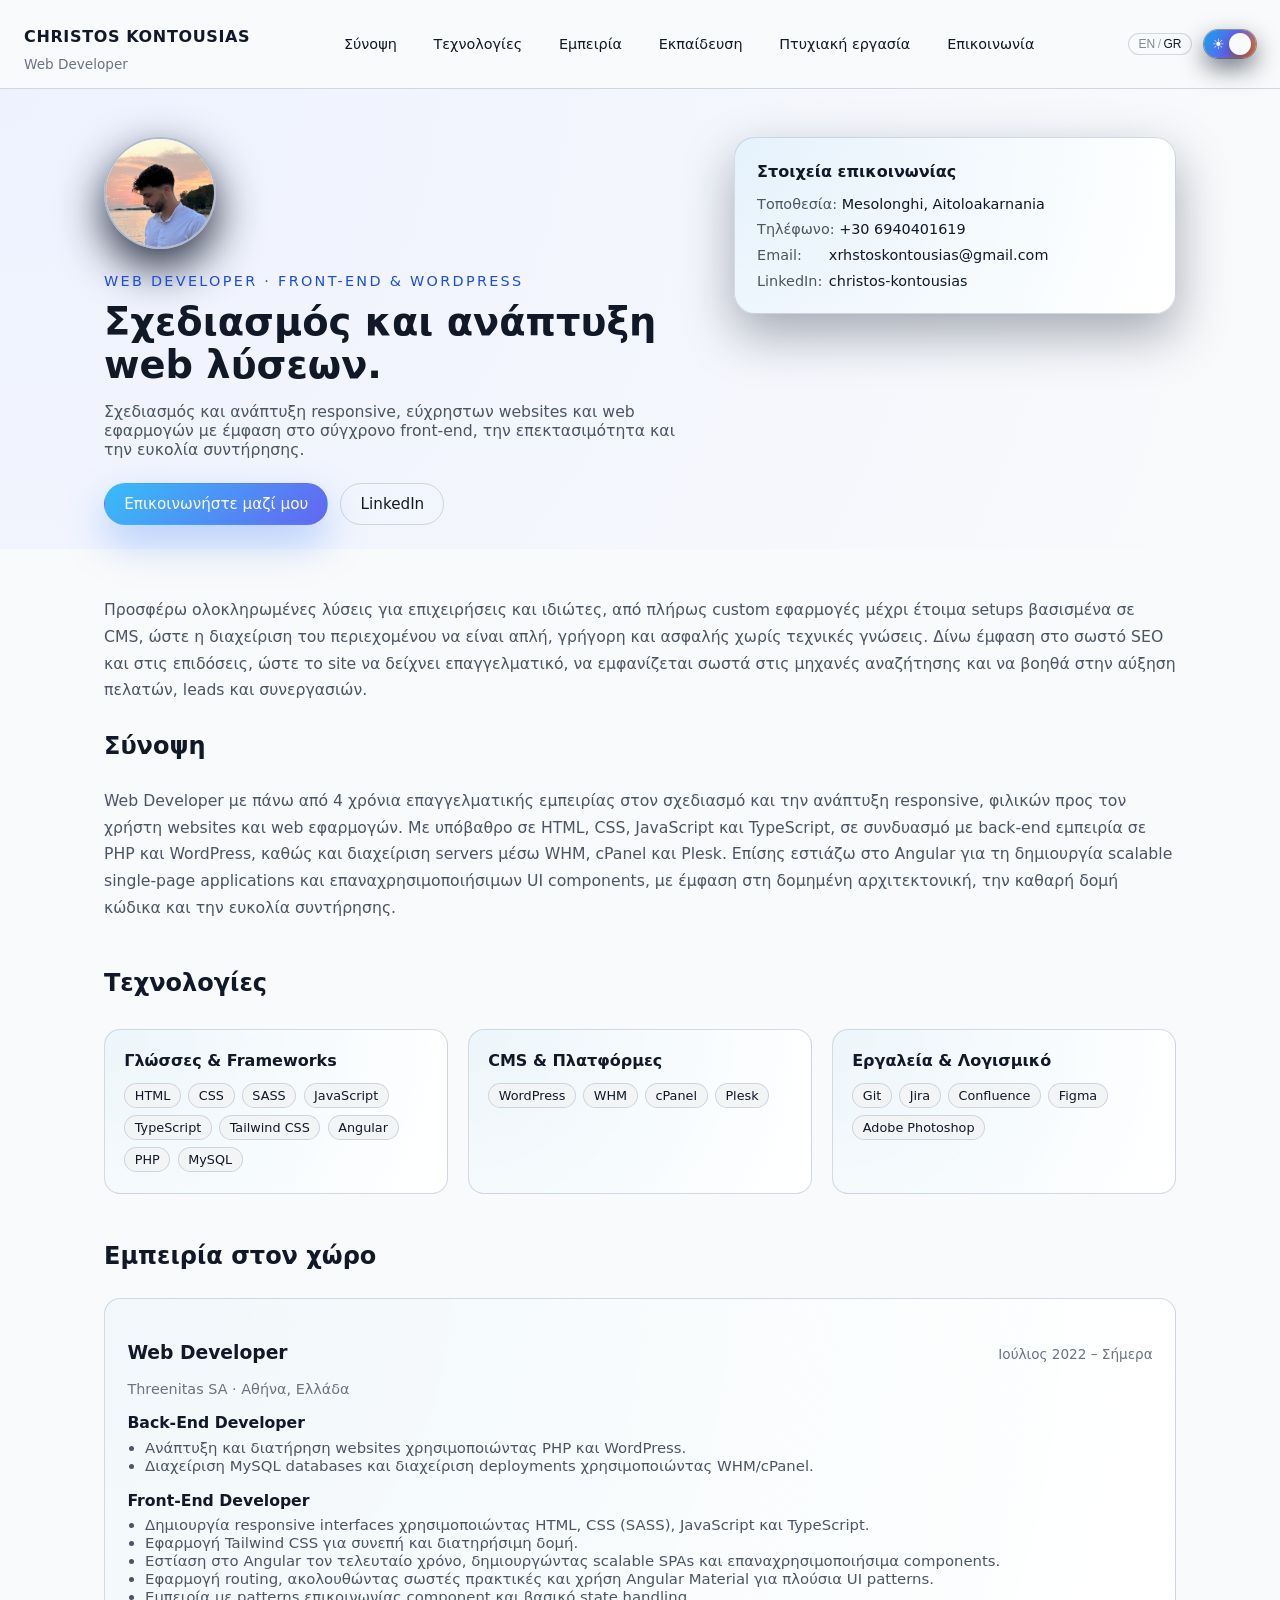
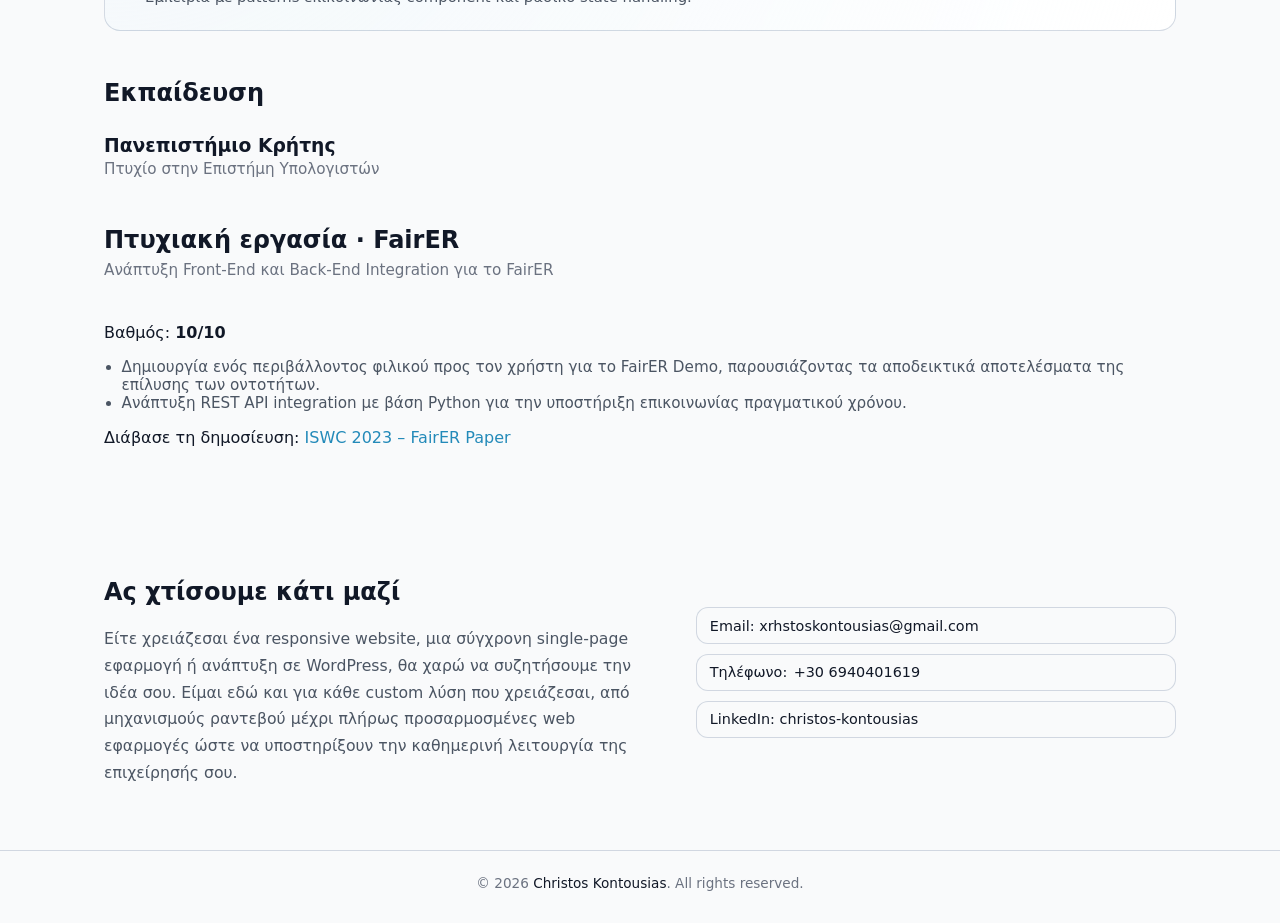
==== commit 7a7d59cf: "Fix address formatting in index.html" ====
--- a/el/index.html
+++ b/el/index.html
@@ -89,7 +89,7 @@
                         <li>
                             <span class="label">
 <span>Τοποθεσία:</span></span>
-                            Mesolonghi, Aitoloakarnania 30400
+                            Mesolonghi, Aitoloakarnania
                         </li>
                         <li>
                             <span class="label">
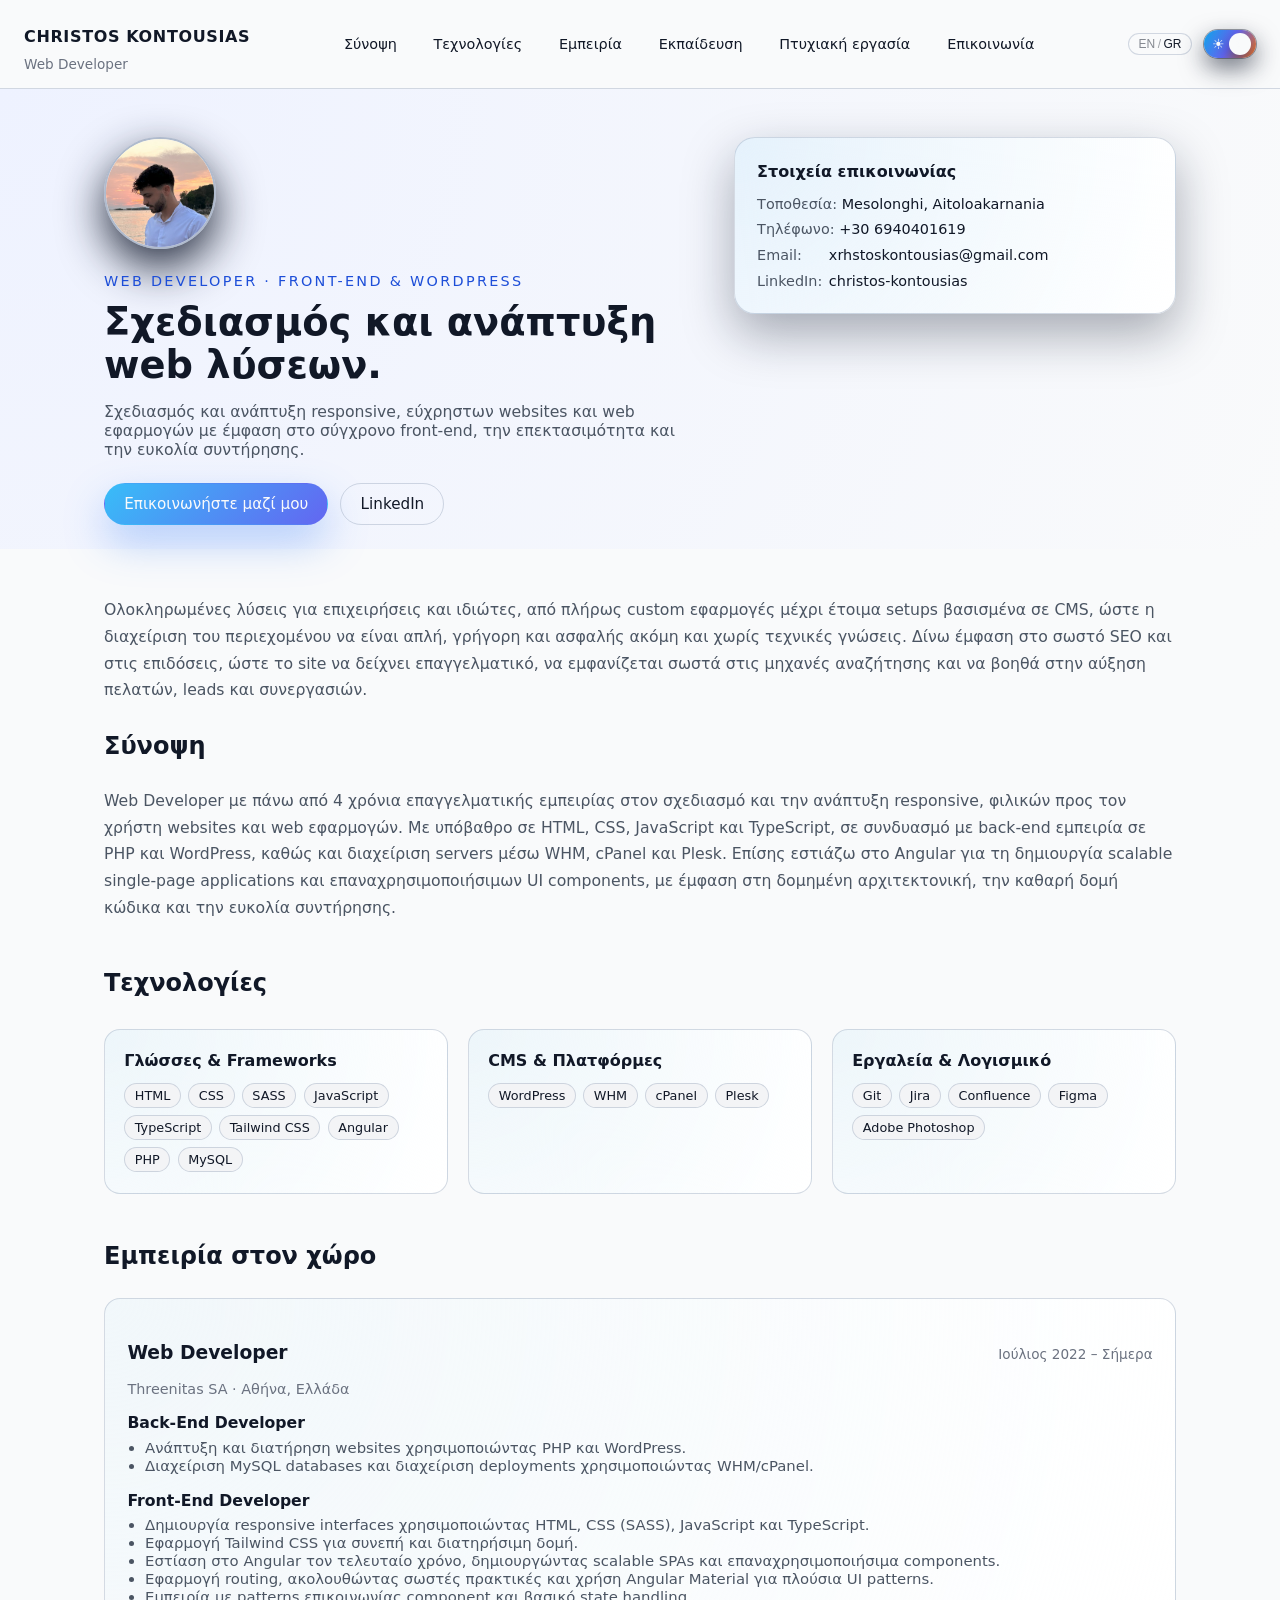
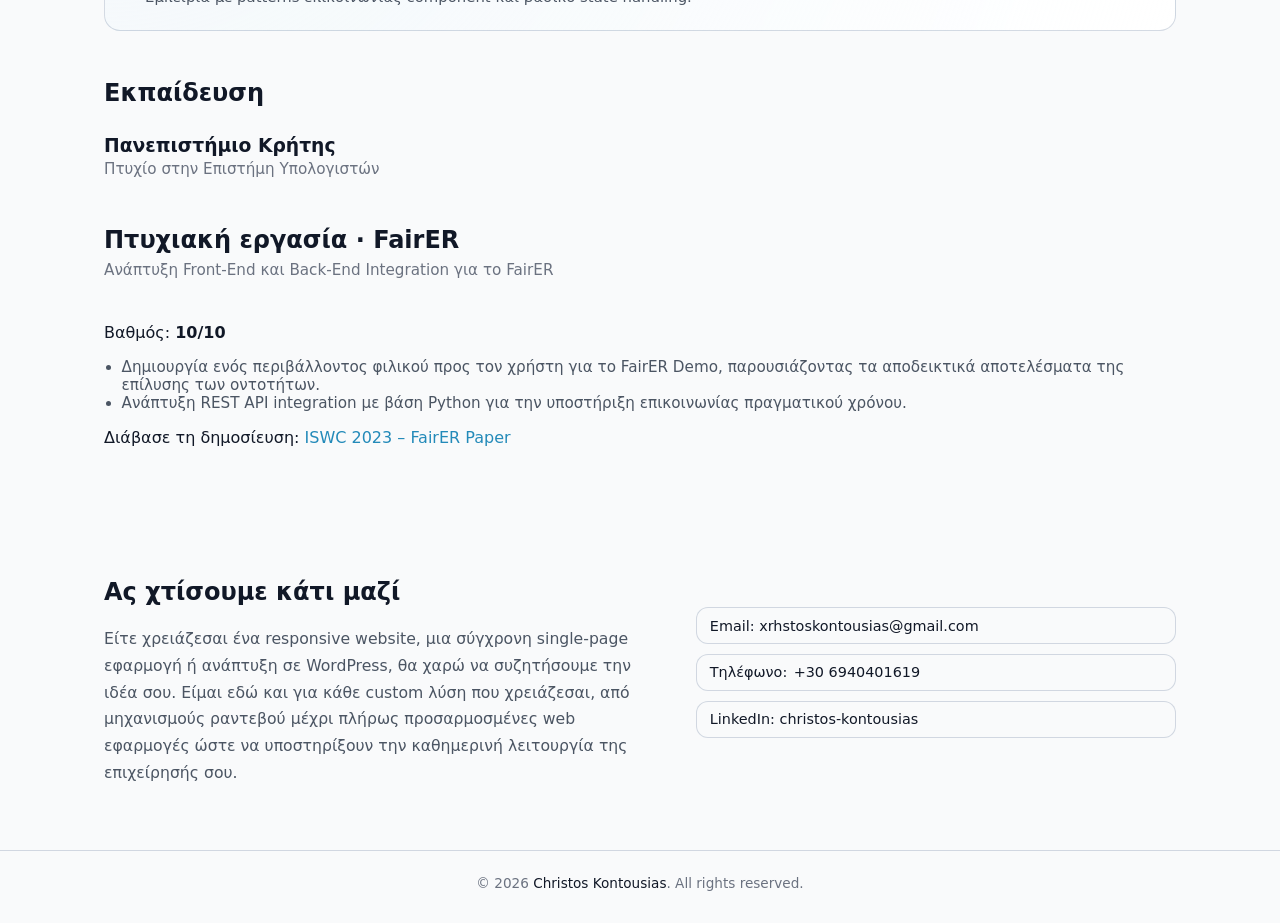
==== commit 0763ad2f: "Revise text in about section for clarity Updated text for clarity and improved readability." ====
--- a/el/index.html
+++ b/el/index.html
@@ -105,8 +105,8 @@
 <section id="about" class="section section--alt">
             <div class="container section__inner">
 <p class="section__text">
-                    Προσφέρω ολοκληρωμένες λύσεις για επιχειρήσεις και ιδιώτες, από πλήρως custom εφαρμογές μέχρι έτοιμα setups
-                    βασισμένα σε CMS, ώστε η διαχείριση του περιεχομένου να είναι απλή, γρήγορη και ασφαλής χωρίς τεχνικές γνώσεις.
+                    Ολοκληρωμένες λύσεις για επιχειρήσεις και ιδιώτες, από πλήρως custom εφαρμογές μέχρι έτοιμα setups
+                    βασισμένα σε CMS, ώστε η διαχείριση του περιεχομένου να είναι απλή, γρήγορη και ασφαλής ακόμη και χωρίς τεχνικές γνώσεις.
                     Δίνω έμφαση στο σωστό SEO και στις επιδόσεις, ώστε το site να δείχνει επαγγελματικό, να εμφανίζεται σωστά στις μηχανές
                     αναζήτησης και να βοηθά στην αύξηση πελατών, leads και συνεργασιών.</p>
                 <header class="section__header">
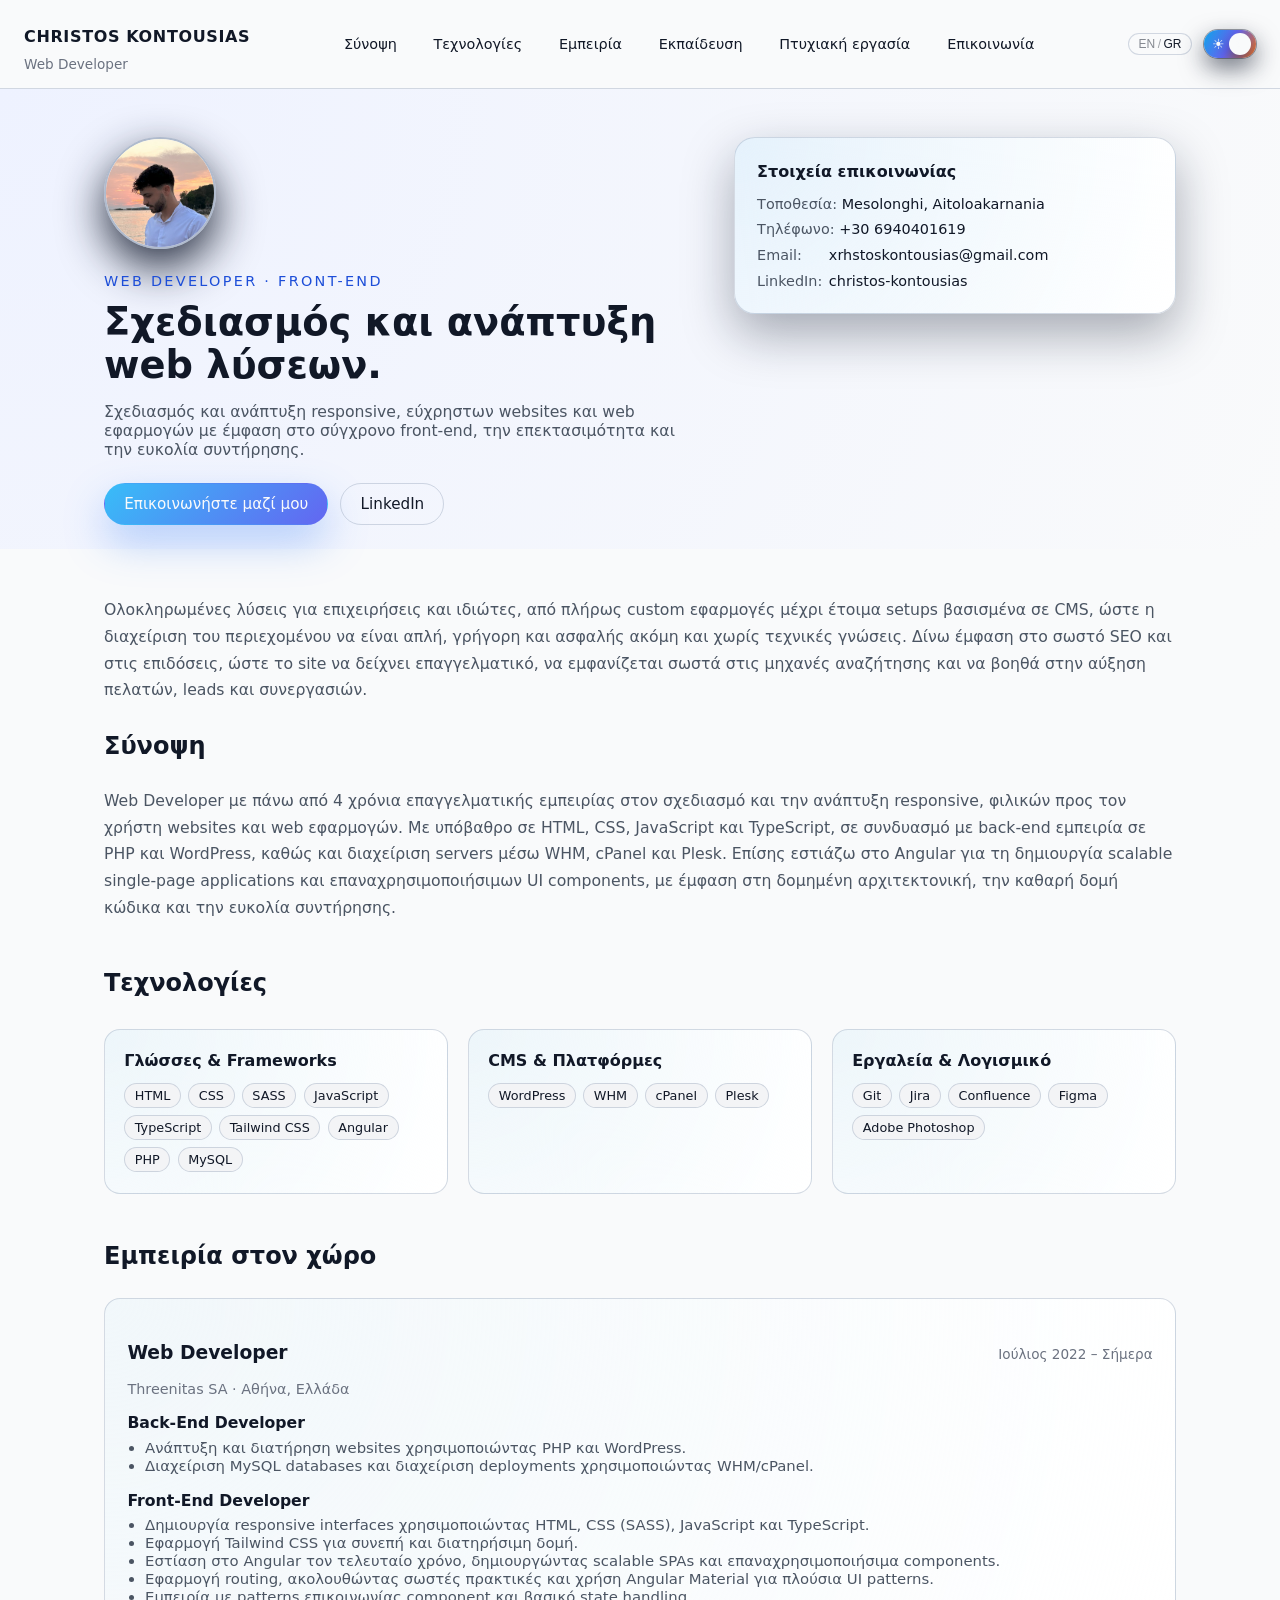
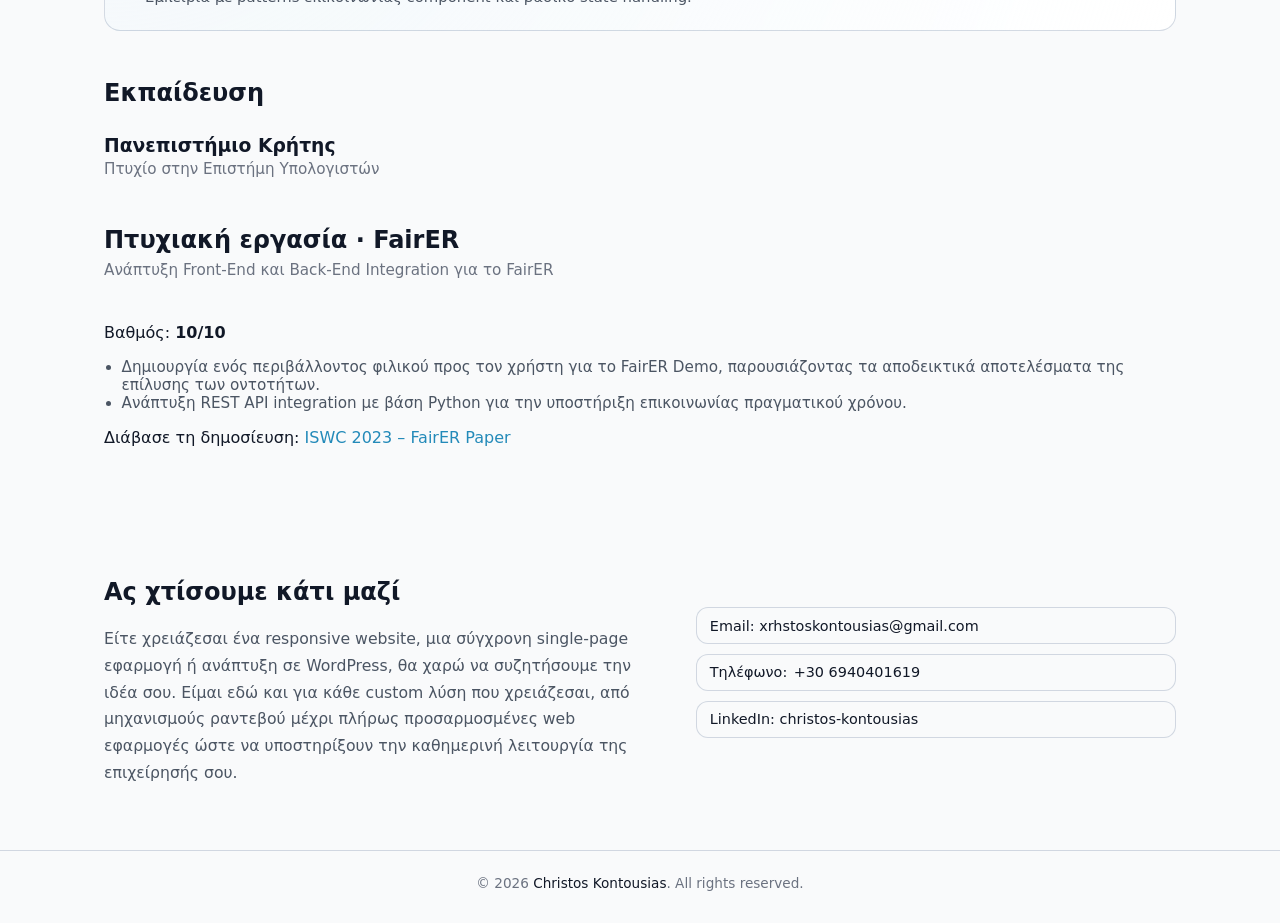
==== commit aacb6c10: "Update hero eyebrow text in index.html" ====
--- a/el/index.html
+++ b/el/index.html
@@ -66,7 +66,7 @@
                     <div class="hero__avatar-wrapper">
                         <img src="../img/IMG_4726.jpg" alt="Portrait of Christos Kontousias" class="hero__avatar">
                     </div>
-<p class="hero__eyebrow">Web Developer · Front-End &amp; WordPress</p>
+<p class="hero__eyebrow">Web Developer · Front-End </p>
 <h2 class="hero__title">
                         Σχεδιασμός και ανάπτυξη web λύσεων.</h2>
 <p class="hero__subtitle">
--- a/css/index.css
+++ b/css/index.css
@@ -962,7 +962,7 @@
 @media (max-width: 1200px) {
   .site-header__nav {
     position: fixed;
-    inset-block-start: 5.8rem;
+    inset-block-start: 5.5rem;
     inset-inline: 0;
     max-block-size: calc(100vh - 5.8rem);
     overflow-y: auto;
@@ -1150,8 +1150,8 @@
 }
 @media (max-width: 422px) {
   .site-header__nav {
-    inset-block-start: 7.1rem;
-    max-block-size: calc(100vh - 7.1rem);
+    inset-block-start: 6.5rem;
+    max-block-size: calc(100vh - 6.5rem);
   }
 }
 
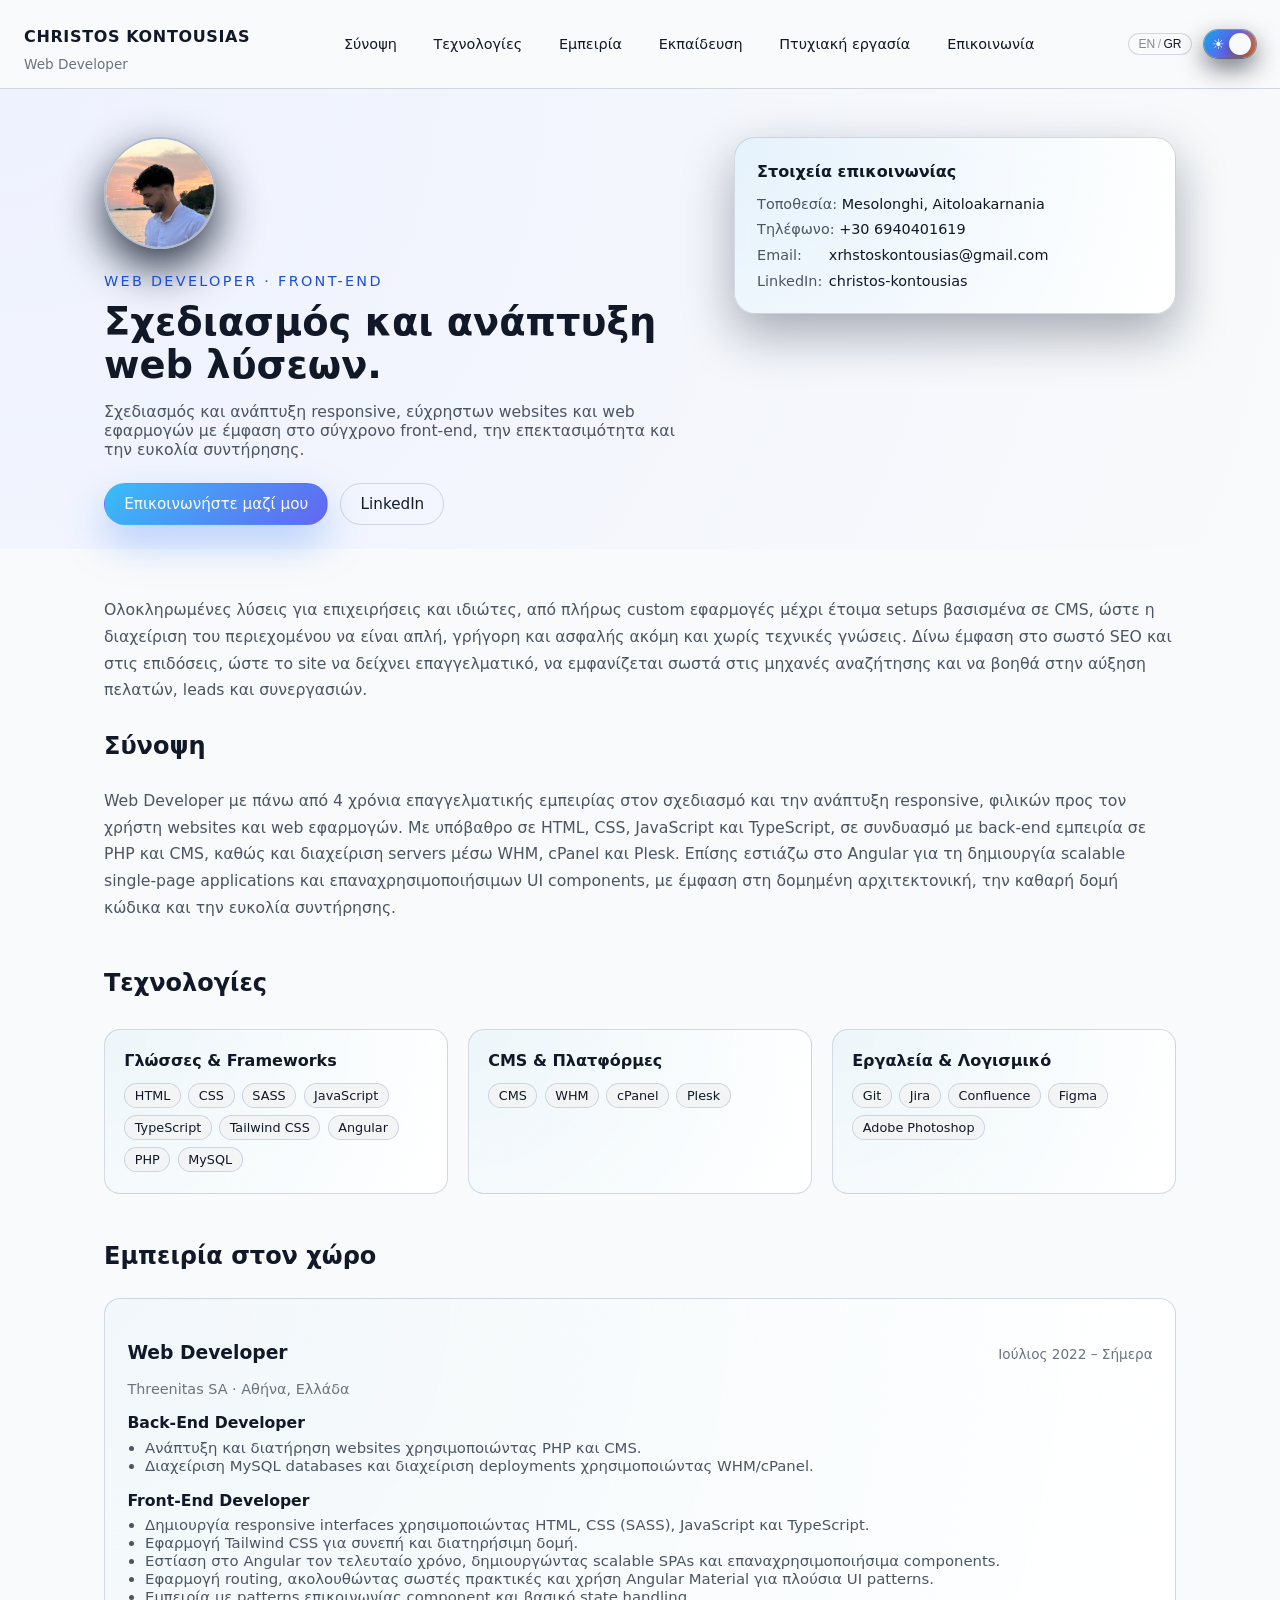
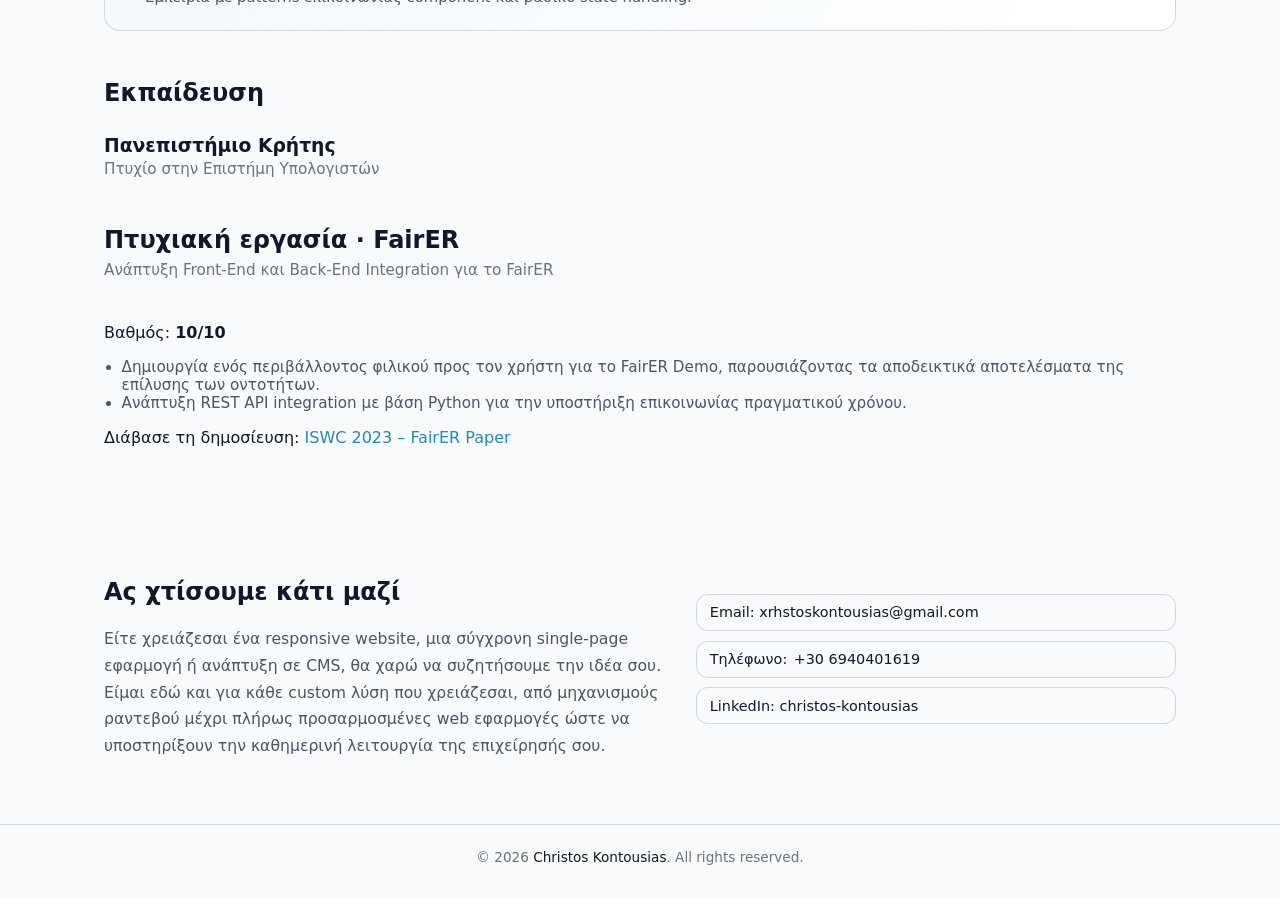
==== commit 742974c5: "Changes in HTML content" ====
--- a/el/index.html
+++ b/el/index.html
@@ -115,7 +115,7 @@
 <p class="section__text">
                     Web Developer με πάνω από 4 χρόνια επαγγελματικής εμπειρίας στον σχεδιασμό και την ανάπτυξη responsive,
                     φιλικών προς τον χρήστη websites και web εφαρμογών. Με υπόβαθρο σε HTML, CSS, JavaScript και TypeScript,
-                    σε συνδυασμό με back‑end εμπειρία σε PHP και WordPress, καθώς και διαχείριση servers μέσω WHM, cPanel και Plesk.
+                    σε συνδυασμό με back‑end εμπειρία σε PHP και CMS, καθώς και διαχείριση servers μέσω WHM, cPanel και Plesk.
                     Επίσης εστιάζω στο Angular για τη δημιουργία scalable single‑page applications και επαναχρησιμοποιήσιμων UI components,
                     με έμφαση στη δομημένη αρχιτεκτονική, την καθαρή δομή κώδικα και την ευκολία συντήρησης.</p>
             </div>
@@ -145,7 +145,7 @@
 <article class="card interactive-spotlight">
 <h3>CMS & Πλατφόρμες</h3>
                         <ul class="tags">
-                            <li>WordPress</li>
+                            <li>CMS</li>
                             <li>WHM</li>
                             <li>cPanel</li>
                             <li>Plesk</li>
@@ -185,7 +185,7 @@
 <div class="timeline-item__body">
                         <h4>Back-End Developer</h4>
                         <ul>
-<li>Ανάπτυξη και διατήρηση websites χρησιμοποιώντας PHP και WordPress.</li>
+<li>Ανάπτυξη και διατήρηση websites χρησιμοποιώντας PHP και CMS.</li>
 <li>Διαχείριση MySQL databases και διαχείριση deployments χρησιμοποιώντας WHM/cPanel.</li>
                         </ul>
 <h4>Front-End Developer</h4>
@@ -244,7 +244,7 @@
                 <div>
 <h2>Ας χτίσουμε κάτι μαζί</h2>
 <p class="section__text">
-                        Είτε χρειάζεσαι ένα responsive website, μια σύγχρονη single‑page εφαρμογή ή ανάπτυξη σε WordPress,
+                        Είτε χρειάζεσαι ένα responsive website, μια σύγχρονη single‑page εφαρμογή ή ανάπτυξη σε CMS,
                         θα χαρώ να συζητήσουμε την ιδέα σου. Είμαι εδώ και για κάθε custom λύση που χρειάζεσαι, από μηχανισμούς ραντεβού
                         μέχρι πλήρως προσαρμοσμένες web εφαρμογές ώστε να υποστηρίξουν την καθημερινή λειτουργία της επιχείρησής σου.</p>
                 </div>
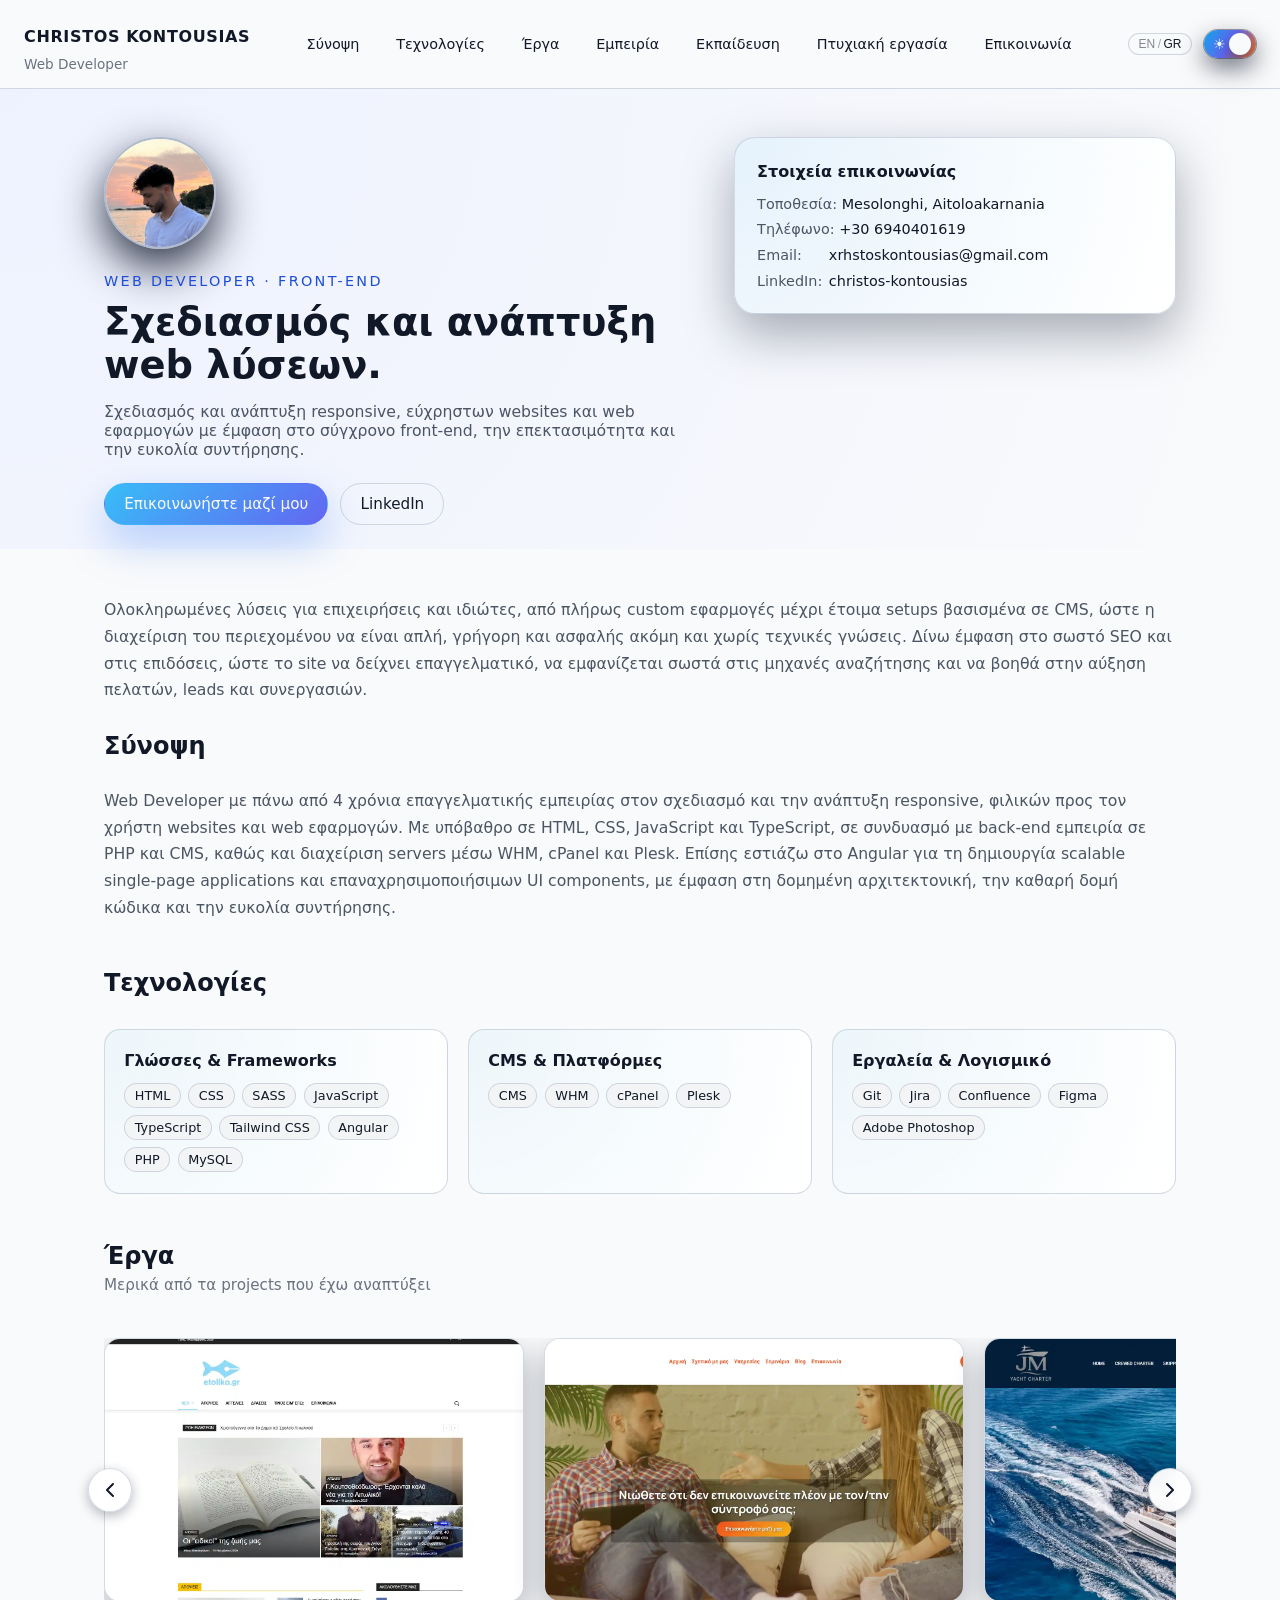
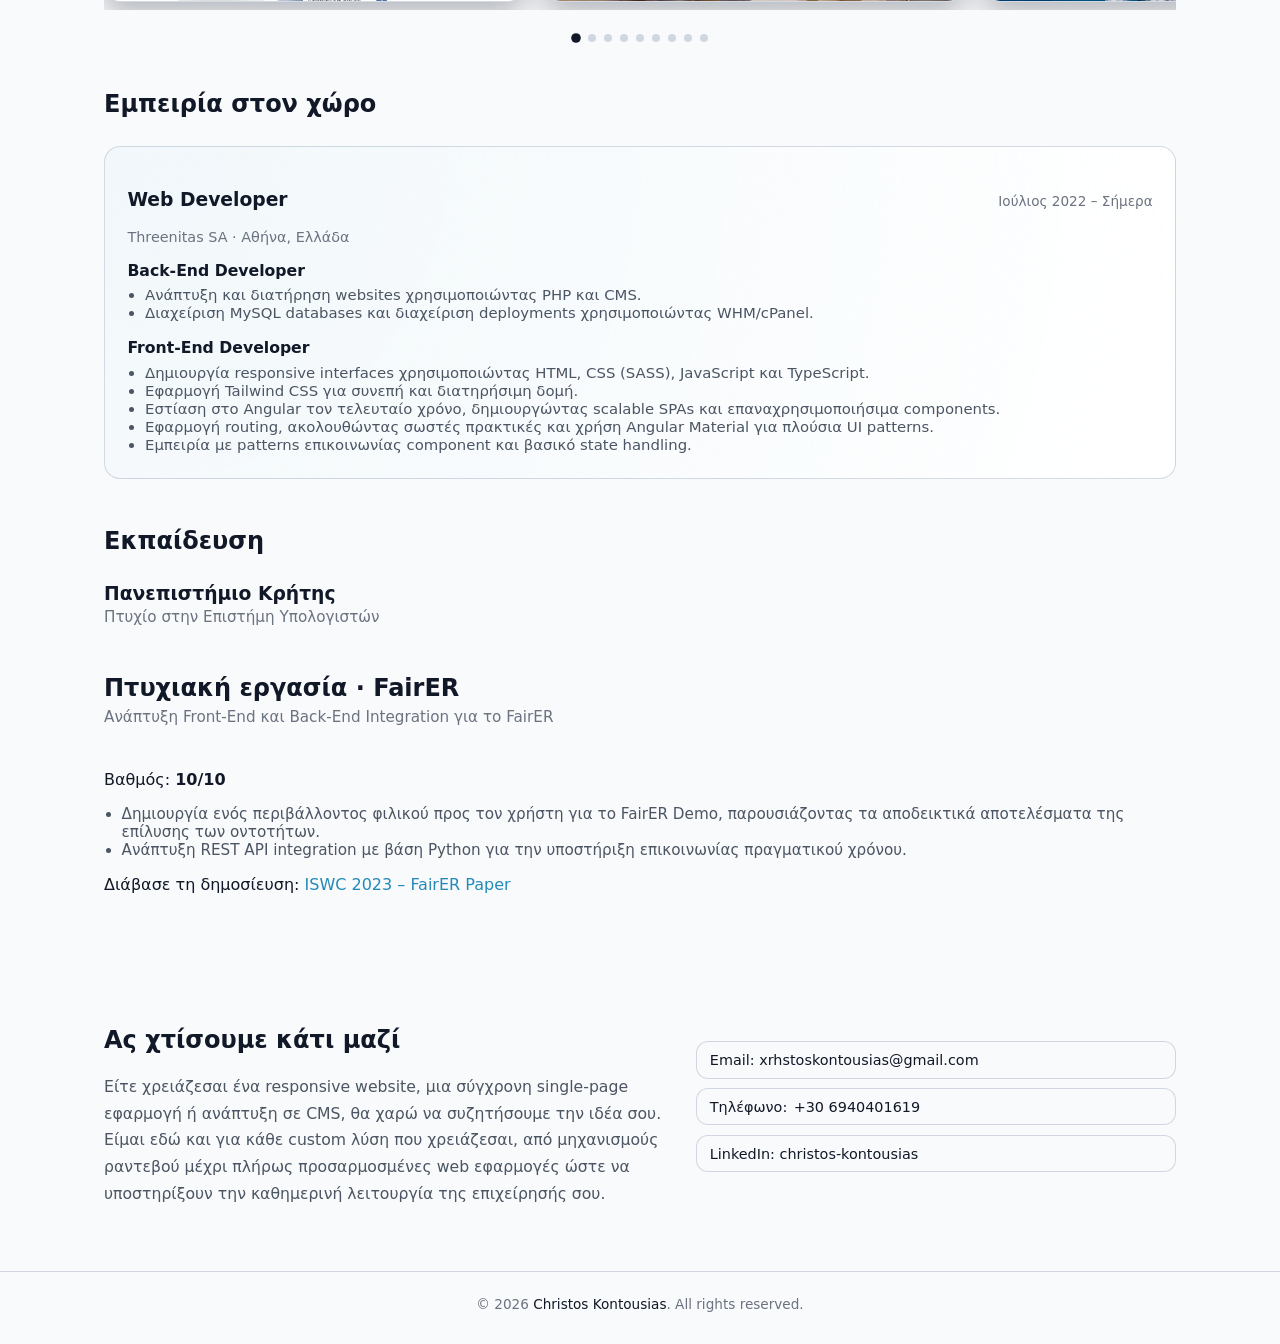
==== commit 4bf69f03: "Add files via upload" ====
--- a/el/index.html
+++ b/el/index.html
@@ -27,6 +27,9 @@
                 <a href="#skills">
 <span>Τεχνολογίες</span>
                 </a>
+                <a href="#projects">
+<span>Έργα</span>
+                </a>
                 <a href="#experience">
 <span>Εμπειρία</span>
                 </a>
@@ -164,6 +167,103 @@
                 </div>
             </div>
         </section>
+<section id="projects" class="section section--alt">
+            <div class="container section__inner">
+                <header class="section__header">
+                    <h2>
+<span>Έργα</span></h2>
+                    <p class="section__subtitle">
+<span>Μερικά από τα projects που έχω αναπτύξει</span></p>
+                </header>
+<div class="projects-slider">
+                    <div class="projects-slider__track" id="projects-track">
+                        <div class="projects-slider__slide">
+                            <a href="https://etoliko.gr/" target="_blank" rel="noopener noreferrer" class="project-card interactive-spotlight">
+                                <img src="../img/projects/etoliko.gr.webp" alt="Etoliko.gr" class="project-card__image">
+                                <div class="project-card__overlay">
+                                    <span class="project-card__title">etoliko.gr</span>
+                                </div>
+                            </a>
+                        </div>
+                        <div class="projects-slider__slide">
+                            <a href="https://diapsychis.gr/" target="_blank" rel="noopener noreferrer" class="project-card interactive-spotlight">
+                                <img src="../img/projects/diapsychis.gr.webp" alt="Diapsychis.gr" class="project-card__image">
+                                <div class="project-card__overlay">
+                                    <span class="project-card__title">diapsychis.gr</span>
+                                </div>
+                            </a>
+                        </div>
+                        <div class="projects-slider__slide">
+                            <a href="https://jmyachtcharter.com/" target="_blank" rel="noopener noreferrer" class="project-card interactive-spotlight">
+                                <img src="../img/projects/jmyachtcharter.com.webp" alt="JM Yacht Charter" class="project-card__image">
+                                <div class="project-card__overlay">
+                                    <span class="project-card__title">jmyachtcharter.com</span>
+                                </div>
+                            </a>
+                        </div>
+                        <div class="projects-slider__slide">
+                            <a href="https://lawyalty.gr/" target="_blank" rel="noopener noreferrer" class="project-card interactive-spotlight">
+                                <img src="../img/projects/lawyalty.gr.webp" alt="Lawyalty.gr" class="project-card__image">
+                                <div class="project-card__overlay">
+                                    <span class="project-card__title">lawyalty.gr</span>
+                                </div>
+                            </a>
+                        </div>
+                        <div class="projects-slider__slide">
+                            <a href="https://everyday.gr/" target="_blank" rel="noopener noreferrer" class="project-card interactive-spotlight">
+                                <img src="../img/projects/everyday.gr.webp" alt="Everyday.gr" class="project-card__image">
+                                <div class="project-card__overlay">
+                                    <span class="project-card__title">everyday.gr</span>
+                                </div>
+                            </a>
+                        </div>
+                        <div class="projects-slider__slide">
+                            <a href="https://www.xriselia.gr/" target="_blank" rel="noopener noreferrer" class="project-card interactive-spotlight">
+                                <img src="../img/projects/xriselia.gr.webp" alt="Xriselia.gr" class="project-card__image">
+                                <div class="project-card__overlay">
+                                    <span class="project-card__title">xriselia.gr</span>
+                                </div>
+                            </a>
+                        </div>
+                        <div class="projects-slider__slide">
+                            <a href="https://blinqme.com/" target="_blank" rel="noopener noreferrer" class="project-card interactive-spotlight">
+                                <img src="../img/projects/blinqme.com.webp" alt="Blinqme.com" class="project-card__image">
+                                <div class="project-card__overlay">
+                                    <span class="project-card__title">blinqme.com</span>
+                                </div>
+                            </a>
+                        </div>
+                        <div class="projects-slider__slide">
+                            <a href="https://empractis.com/" target="_blank" rel="noopener noreferrer" class="project-card interactive-spotlight">
+                                <img src="../img/projects/empractis.com.webp" alt="Empractis.com" class="project-card__image">
+                                <div class="project-card__overlay">
+                                    <span class="project-card__title">empractis.com</span>
+                                </div>
+                            </a>
+                        </div>
+                        <div class="projects-slider__slide">
+                            <a href="https://www.zampouris.gr/" target="_blank" rel="noopener noreferrer" class="project-card interactive-spotlight">
+                                <img src="../img/projects/zampouris.gr.webp" alt="Zampouris.gr" class="project-card__image">
+                                <div class="project-card__overlay">
+                                    <span class="project-card__title">zampouris.gr</span>
+                                </div>
+                            </a>
+                        </div>
+                    </div>
+                    <button class="projects-slider__btn projects-slider__btn--prev" aria-label="Previous project" type="button">
+                        <svg width="24" height="24" viewBox="0 0 24 24" fill="none" stroke="currentColor" stroke-width="2" stroke-linecap="round" stroke-linejoin="round">
+                            <path d="M15 18l-6-6 6-6"/>
+                        </svg>
+                    </button>
+                    <button class="projects-slider__btn projects-slider__btn--next" aria-label="Next project" type="button">
+                        <svg width="24" height="24" viewBox="0 0 24 24" fill="none" stroke="currentColor" stroke-width="2" stroke-linecap="round" stroke-linejoin="round">
+                            <path d="M9 18l6-6-6-6"/>
+                        </svg>
+                    </button>
+                    <div class="projects-slider__dots" id="projects-dots"></div>
+                </div>
+            </div>
+        </section>
 <section id="experience" class="section section--alt">
             <div class="container section__inner">
                 <header class="section__header">
@@ -276,4 +376,4 @@
     </footer>
 <script type="module" src="../js/index.js" defer></script>
 </body>
-</html>
+</html>
--- a/css/index.css
+++ b/css/index.css
@@ -815,6 +815,214 @@
   padding-bottom: 4rem;
 }
 
+.projects-slider {
+  position: relative;
+  margin-top: 1rem;
+}
+
+.projects-slider__track {
+  display: -webkit-box;
+  display: -ms-flexbox;
+  display: flex;
+  gap: 1.25rem;
+  overflow-x: auto;
+  overflow-y: hidden;
+  scroll-behavior: smooth;
+  -ms-scroll-snap-type: x mandatory;
+      scroll-snap-type: x mandatory;
+  -webkit-overflow-scrolling: touch;
+  scrollbar-width: none;
+  -ms-overflow-style: none;
+  padding-bottom: 0.5rem;
+}
+
+.projects-slider__track::-webkit-scrollbar {
+  display: none;
+}
+
+.projects-slider__slide {
+  -webkit-box-flex: 0;
+      -ms-flex: 0 0 auto;
+          flex: 0 0 auto;
+  width: min(100%, 420px);
+  scroll-snap-align: start;
+}
+
+.project-card {
+  display: block;
+  position: relative;
+  border-radius: 1rem;
+  overflow: hidden;
+  border: 1px solid var(--color-border-soft);
+  background: var(--color-card-surface);
+  -webkit-box-shadow: 0 12px 30px rgba(15, 23, 42, 0.3);
+          box-shadow: 0 12px 30px rgba(15, 23, 42, 0.3);
+  -webkit-transition: -webkit-transform 0.25s ease, -webkit-box-shadow 0.25s ease;
+  transition: -webkit-transform 0.25s ease, -webkit-box-shadow 0.25s ease;
+  transition: transform 0.25s ease, box-shadow 0.25s ease;
+  transition: transform 0.25s ease, box-shadow 0.25s ease, -webkit-transform 0.25s ease, -webkit-box-shadow 0.25s ease;
+  text-decoration: none;
+  color: inherit;
+}
+
+.project-card:hover {
+  -webkit-transform: translateY(-4px);
+      -ms-transform: translateY(-4px);
+          transform: translateY(-4px);
+  -webkit-box-shadow: 0 18px 40px rgba(15, 23, 42, 0.45);
+          box-shadow: 0 18px 40px rgba(15, 23, 42, 0.45);
+}
+
+.project-card__image {
+  display: block;
+  width: 100%;
+  height: auto;
+  aspect-ratio: 16/10;
+  -o-object-fit: cover;
+     object-fit: cover;
+  background: var(--color-bg-alt);
+}
+
+.project-card__overlay {
+  position: absolute;
+  bottom: 0;
+  left: 0;
+  right: 0;
+  padding: 1rem 1.2rem;
+  background: -webkit-gradient(linear, left bottom, left top, from(rgba(15, 23, 42, 0.95)), color-stop(rgba(15, 23, 42, 0.85)), to(transparent));
+  background: linear-gradient(to top, rgba(15, 23, 42, 0.95), rgba(15, 23, 42, 0.85), transparent);
+  backdrop-filter: blur(8px);
+  opacity: 0;
+  -webkit-transition: opacity 0.25s ease;
+  transition: opacity 0.25s ease;
+}
+
+.project-card:hover .project-card__overlay {
+  opacity: 1;
+}
+
+.project-card__title {
+  display: block;
+  font-size: 0.95rem;
+  font-weight: 600;
+  color: var(--color-text-strong);
+  text-align: center;
+}
+
+.projects-slider__btn {
+  position: absolute;
+  top: 50%;
+  -webkit-transform: translateY(-50%);
+      -ms-transform: translateY(-50%);
+          transform: translateY(-50%);
+  z-index: 5;
+  width: 44px;
+  height: 44px;
+  border-radius: 999px;
+  border: 1px solid var(--color-border-soft);
+  background: var(--color-card-surface);
+  color: var(--color-text-strong);
+  display: -webkit-box;
+  display: -ms-flexbox;
+  display: flex;
+  -webkit-box-align: center;
+      -ms-flex-align: center;
+          align-items: center;
+  -webkit-box-pack: center;
+      -ms-flex-pack: center;
+          justify-content: center;
+  cursor: pointer;
+  -webkit-transition: background-color 0.2s ease, -webkit-transform 0.2s ease, -webkit-box-shadow 0.2s ease;
+  transition: background-color 0.2s ease, -webkit-transform 0.2s ease, -webkit-box-shadow 0.2s ease;
+  transition: background-color 0.2s ease, transform 0.2s ease, box-shadow 0.2s ease;
+  transition: background-color 0.2s ease, transform 0.2s ease, box-shadow 0.2s ease, -webkit-transform 0.2s ease, -webkit-box-shadow 0.2s ease;
+  -webkit-box-shadow: 0 4px 12px rgba(15, 23, 42, 0.3);
+          box-shadow: 0 4px 12px rgba(15, 23, 42, 0.3);
+  backdrop-filter: blur(8px);
+}
+
+.projects-slider__btn:hover {
+  background: rgba(15, 23, 42, 0.95);
+  -webkit-transform: translateY(-50%) scale(1.05);
+      -ms-transform: translateY(-50%) scale(1.05);
+          transform: translateY(-50%) scale(1.05);
+  -webkit-box-shadow: 0 6px 16px rgba(15, 23, 42, 0.4);
+          box-shadow: 0 6px 16px rgba(15, 23, 42, 0.4);
+}
+
+.projects-slider__btn:active {
+  -webkit-transform: translateY(-50%) scale(0.98);
+      -ms-transform: translateY(-50%) scale(0.98);
+          transform: translateY(-50%) scale(0.98);
+}
+
+.projects-slider__btn--prev {
+  left: -1rem;
+}
+
+.projects-slider__btn--next {
+  right: -1rem;
+}
+
+.projects-slider__btn:disabled {
+  opacity: 0.4;
+  cursor: not-allowed;
+  pointer-events: none;
+}
+
+.projects-slider__dots {
+  display: -webkit-box;
+  display: -ms-flexbox;
+  display: flex;
+  -webkit-box-pack: center;
+      -ms-flex-pack: center;
+          justify-content: center;
+  gap: 0.5rem;
+  margin-top: 1.5rem;
+  -ms-flex-wrap: wrap;
+      flex-wrap: wrap;
+}
+
+.projects-slider__dot {
+  width: 8px;
+  height: 8px;
+  border-radius: 999px;
+  border: none;
+  background: var(--color-border-soft);
+  cursor: pointer;
+  -webkit-transition: background-color 0.2s ease, -webkit-transform 0.2s ease;
+  transition: background-color 0.2s ease, -webkit-transform 0.2s ease;
+  transition: background-color 0.2s ease, transform 0.2s ease;
+  transition: background-color 0.2s ease, transform 0.2s ease, -webkit-transform 0.2s ease;
+  padding: 0;
+}
+
+.projects-slider__dot:hover {
+  -webkit-transform: scale(1.2);
+      -ms-transform: scale(1.2);
+          transform: scale(1.2);
+}
+
+.projects-slider__dot--active {
+  background: var(--color-text-strong);
+  -webkit-transform: scale(1.2);
+      -ms-transform: scale(1.2);
+          transform: scale(1.2);
+}
+
+body.theme-light .project-card__overlay {
+  background: -webkit-gradient(linear, left bottom, left top, from(rgba(255, 255, 255, 0.95)), color-stop(rgba(255, 255, 255, 0.85)), to(transparent));
+  background: linear-gradient(to top, rgba(255, 255, 255, 0.95), rgba(255, 255, 255, 0.85), transparent);
+}
+
+body.theme-light .projects-slider__btn {
+  background: rgba(255, 255, 255, 0.95);
+}
+
+body.theme-light .projects-slider__btn:hover {
+  background: rgb(249, 250, 251);
+}
+
 .contact-links {
   display: -webkit-box;
   display: -ms-flexbox;
@@ -957,6 +1165,19 @@
   }
   .cards-grid {
     grid-template-columns: minmax(0, 1fr);
+  }
+  .projects-slider__slide {
+    width: min(100%, 320px);
+  }
+  .projects-slider__btn {
+    width: 36px;
+    height: 36px;
+  }
+  .projects-slider__btn--prev {
+    left: -0.5rem;
+  }
+  .projects-slider__btn--next {
+    right: -0.5rem;
   }
 }
 @media (max-width: 1200px) {
@@ -1049,6 +1270,10 @@
     -webkit-transition-delay: 0.3s;
             transition-delay: 0.3s;
   }
+  body.nav-open .site-header__nav a:nth-child(7) {
+    -webkit-transition-delay: 0.35s;
+            transition-delay: 0.35s;
+  }
   body.nav-closing .site-header__nav a {
     opacity: 0;
     -webkit-transform: translateX(-10px);
@@ -1076,6 +1301,10 @@
             transition-delay: 0.05s;
   }
   body.nav-closing .site-header__nav a:nth-child(6) {
+    -webkit-transition-delay: 0.05s;
+            transition-delay: 0.05s;
+  }
+  body.nav-closing .site-header__nav a:nth-child(7) {
     -webkit-transition-delay: 0s;
             transition-delay: 0s;
   }
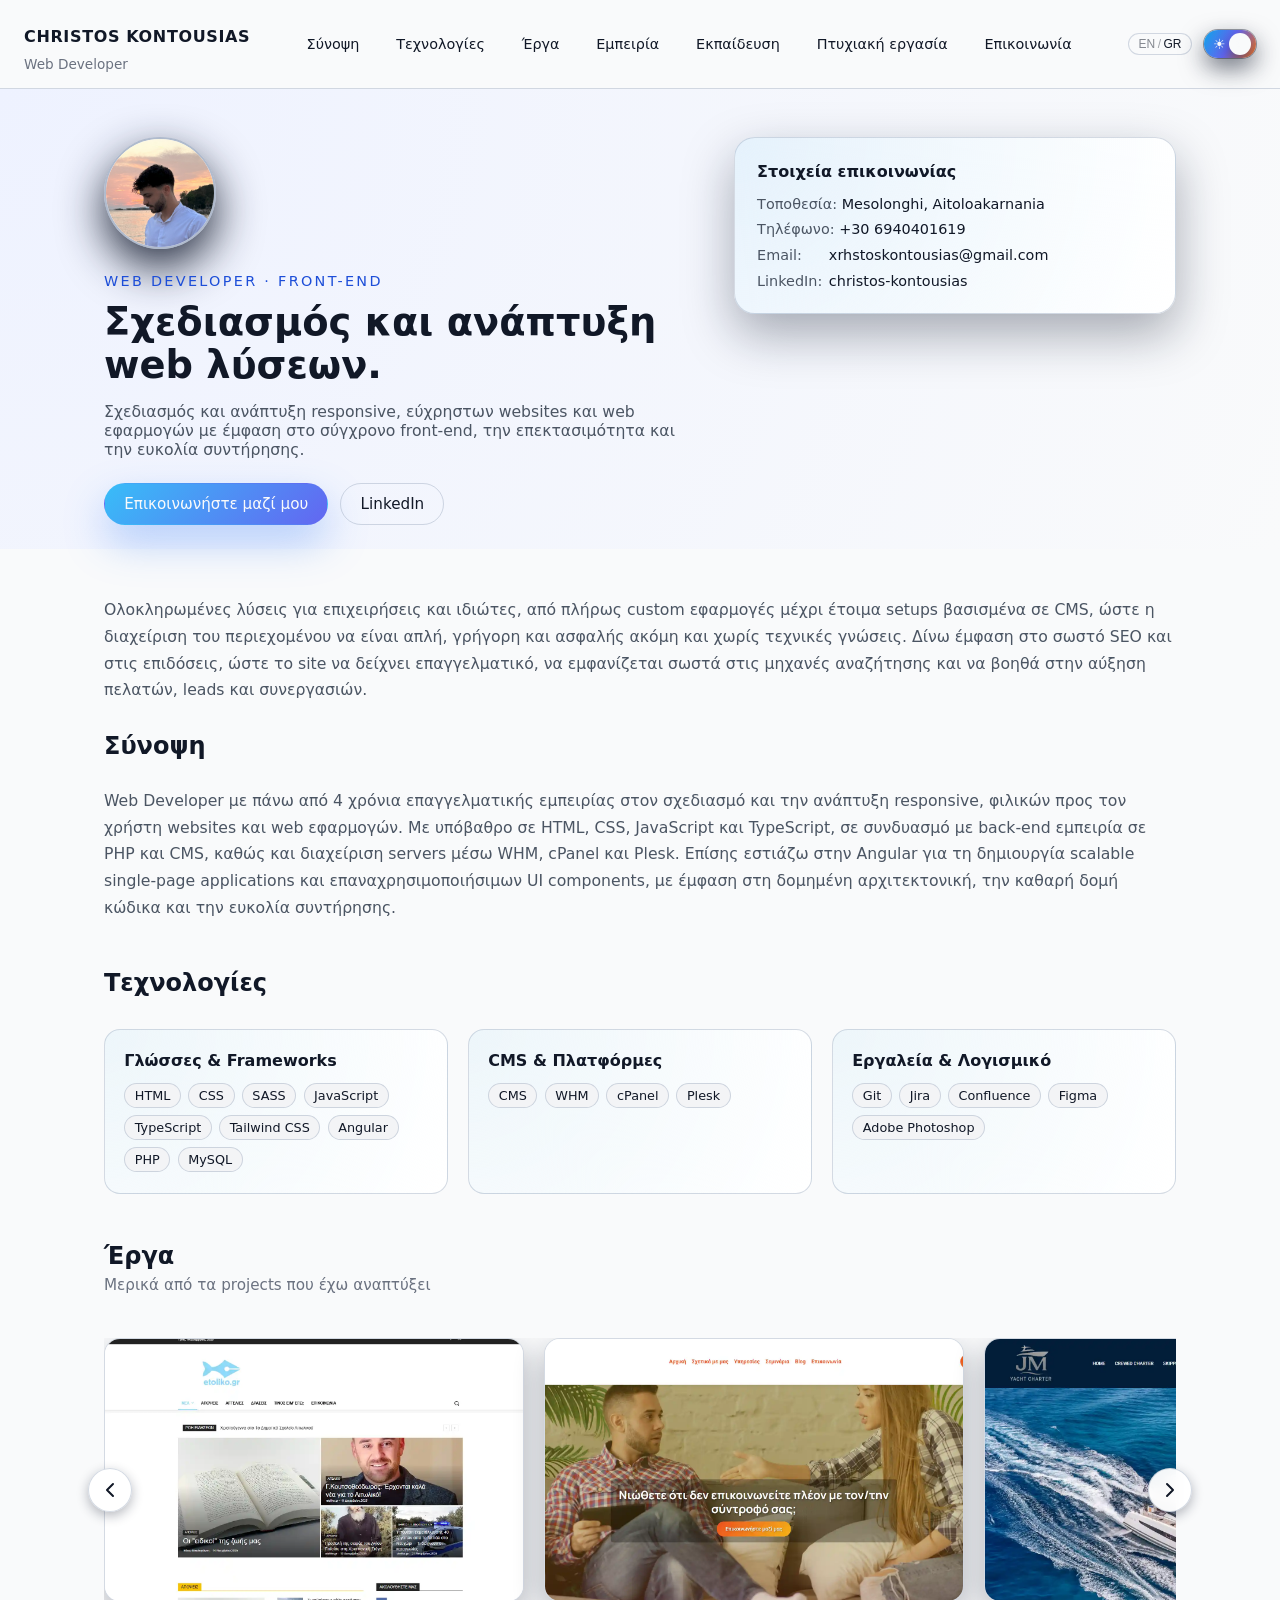
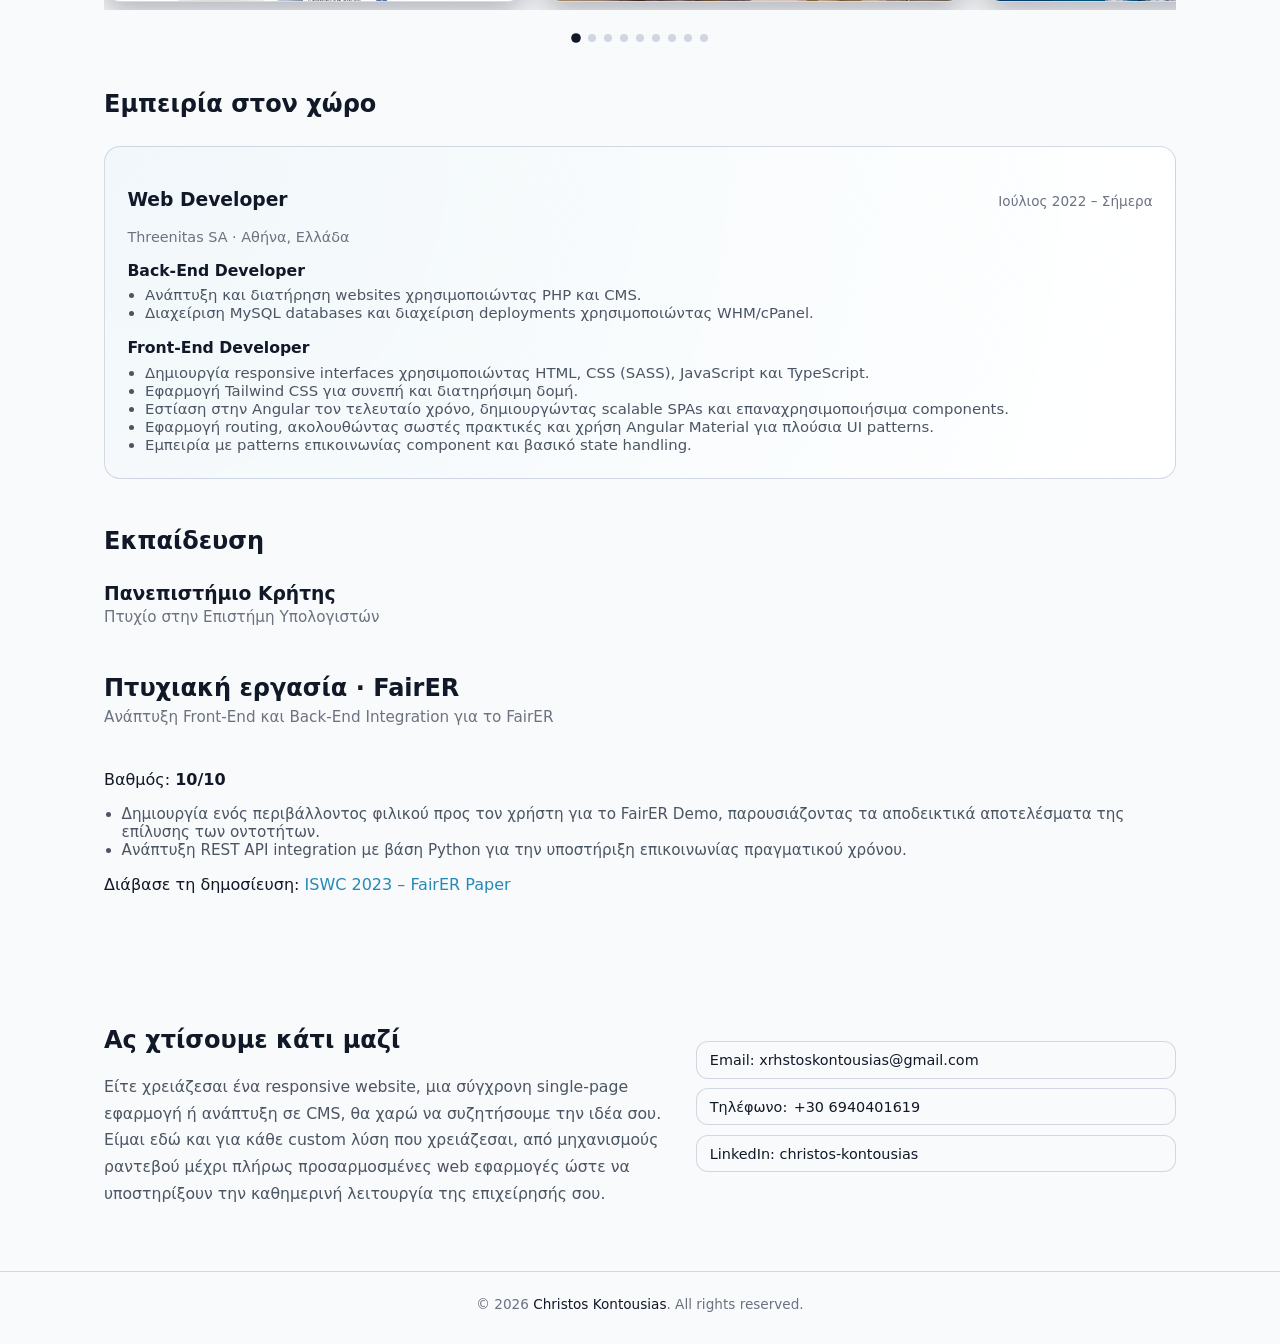
==== commit 18595a16: "Update index.html" ====
--- a/el/index.html
+++ b/el/index.html
@@ -119,7 +119,7 @@
                     Web Developer με πάνω από 4 χρόνια επαγγελματικής εμπειρίας στον σχεδιασμό και την ανάπτυξη responsive,
                     φιλικών προς τον χρήστη websites και web εφαρμογών. Με υπόβαθρο σε HTML, CSS, JavaScript και TypeScript,
                     σε συνδυασμό με back‑end εμπειρία σε PHP και CMS, καθώς και διαχείριση servers μέσω WHM, cPanel και Plesk.
-                    Επίσης εστιάζω στο Angular για τη δημιουργία scalable single‑page applications και επαναχρησιμοποιήσιμων UI components,
+                    Επίσης εστιάζω στην Angular για τη δημιουργία scalable single‑page applications και επαναχρησιμοποιήσιμων UI components,
                     με έμφαση στη δομημένη αρχιτεκτονική, την καθαρή δομή κώδικα και την ευκολία συντήρησης.</p>
             </div>
         </section>
@@ -292,7 +292,7 @@
                         <ul>
 <li>Δημιουργία responsive interfaces χρησιμοποιώντας HTML, CSS (SASS), JavaScript και TypeScript.</li>
 <li>Εφαρμογή Tailwind CSS για συνεπή και διατηρήσιμη δομή.</li>
-<li>Εστίαση στο Angular τον τελευταίο χρόνο, δημιουργώντας scalable SPAs και επαναχρησιμοποιήσιμα components.</li>
+<li>Εστίαση στην Angular τον τελευταίο χρόνο, δημιουργώντας scalable SPAs και επαναχρησιμοποιήσιμα components.</li>
 <li>Εφαρμογή routing, ακολουθώντας σωστές πρακτικές και χρήση Angular Material για πλούσια UI patterns.</li>
 <li>Εμπειρία με patterns επικοινωνίας component και βασικό state handling.</li>
                         </ul>
@@ -376,4 +376,4 @@
     </footer>
 <script type="module" src="../js/index.js" defer></script>
 </body>
-</html>+</html>
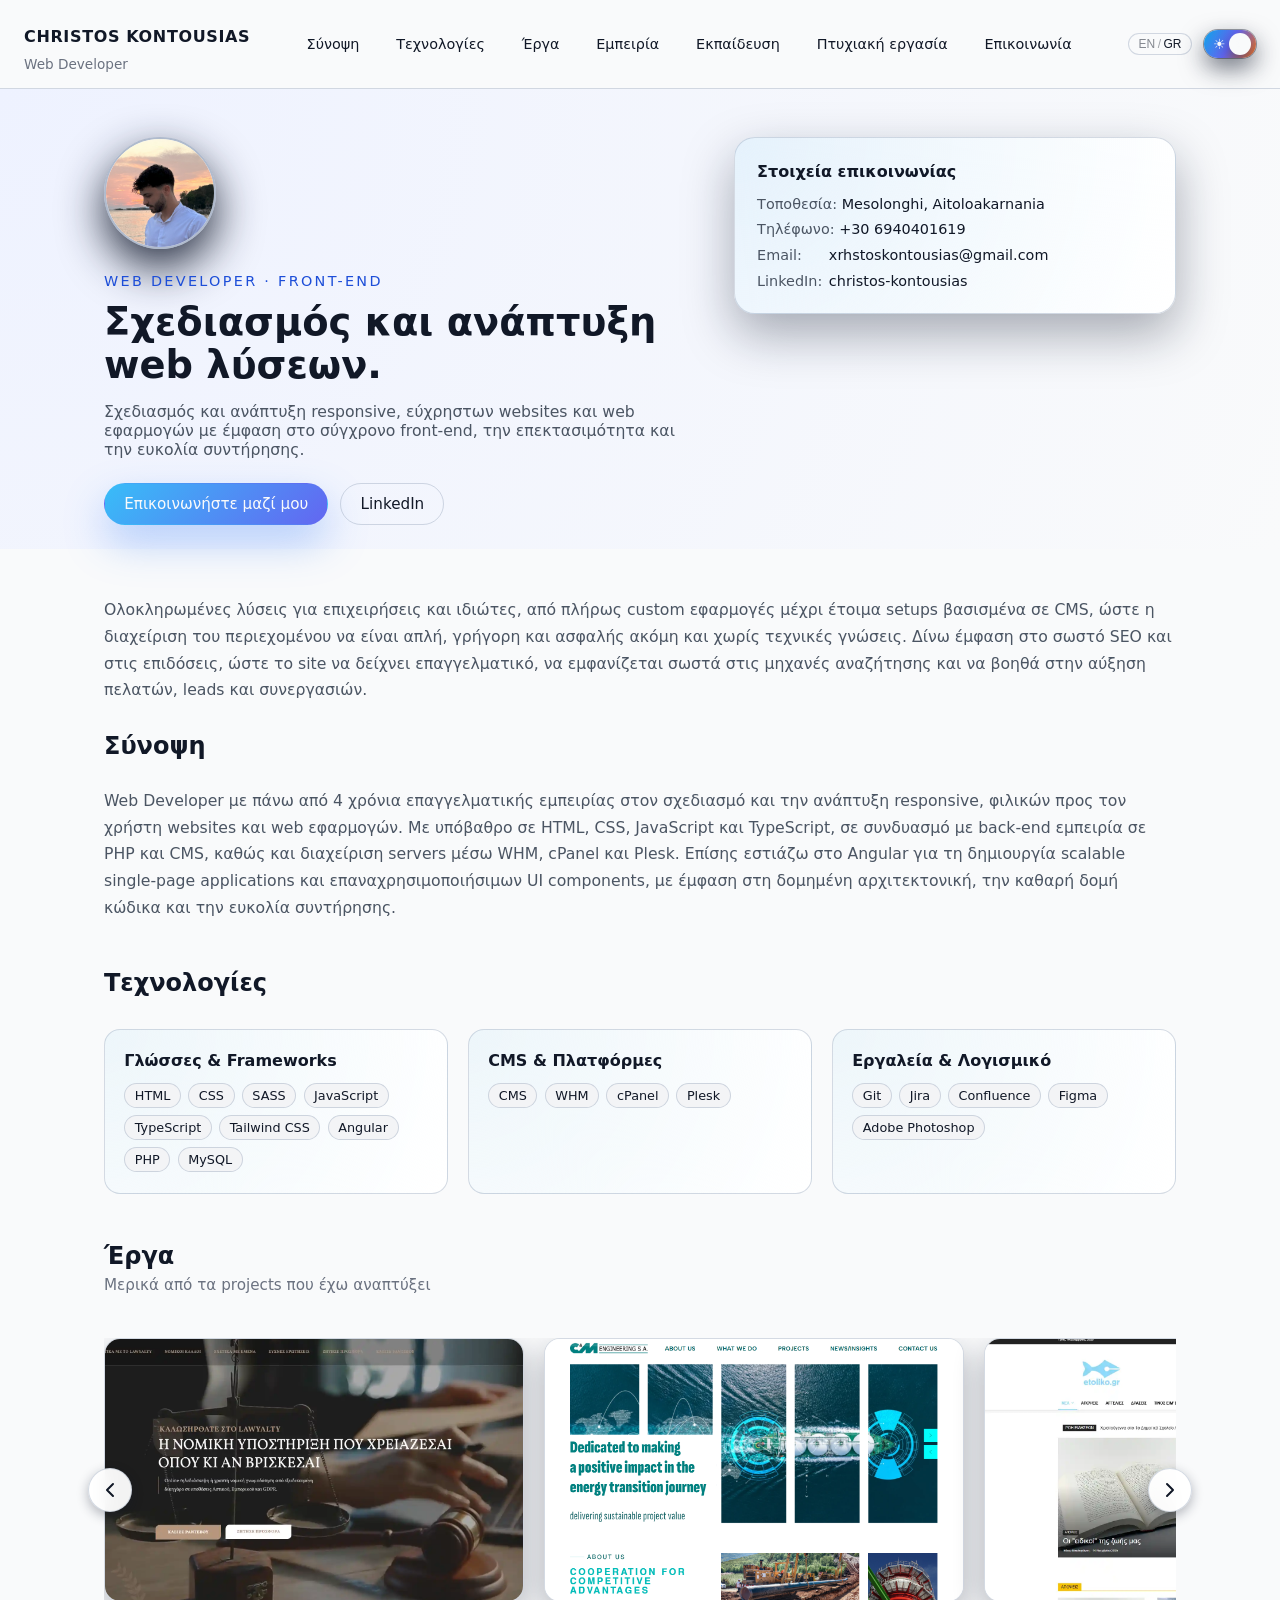
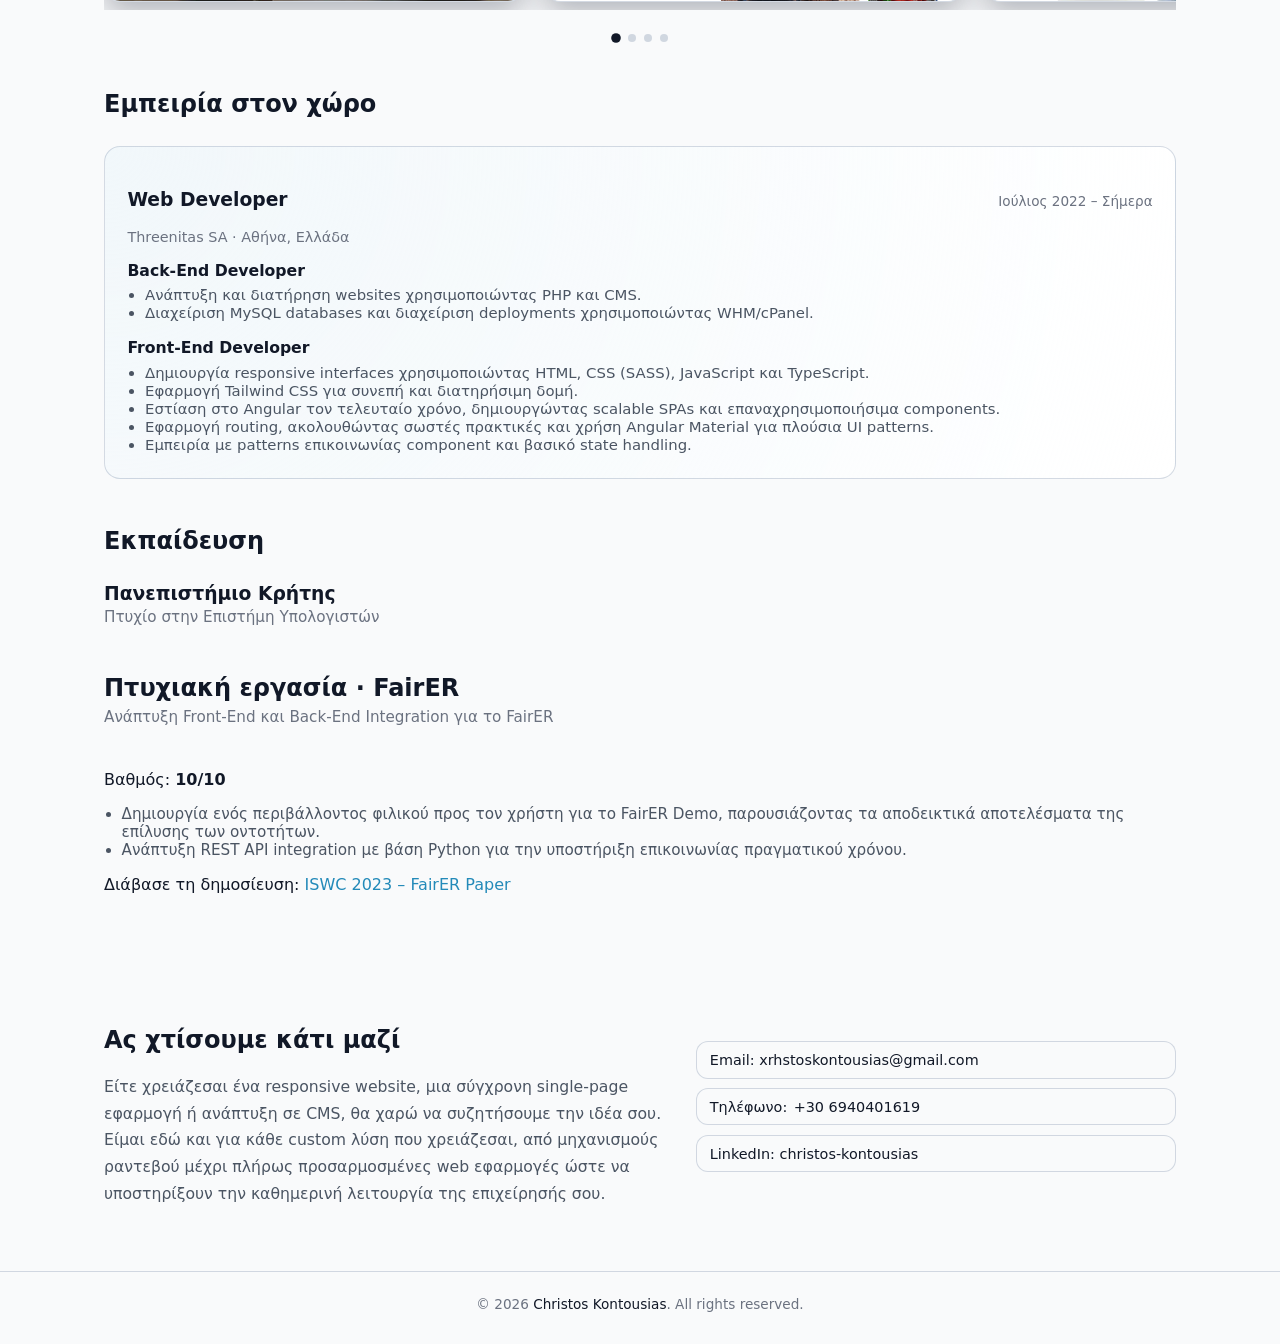
==== commit 6f7ce3e2: "Add files via upload" ====
--- a/el/index.html
+++ b/el/index.html
@@ -119,7 +119,7 @@
                     Web Developer με πάνω από 4 χρόνια επαγγελματικής εμπειρίας στον σχεδιασμό και την ανάπτυξη responsive,
                     φιλικών προς τον χρήστη websites και web εφαρμογών. Με υπόβαθρο σε HTML, CSS, JavaScript και TypeScript,
                     σε συνδυασμό με back‑end εμπειρία σε PHP και CMS, καθώς και διαχείριση servers μέσω WHM, cPanel και Plesk.
-                    Επίσης εστιάζω στην Angular για τη δημιουργία scalable single‑page applications και επαναχρησιμοποιήσιμων UI components,
+                    Επίσης εστιάζω στο Angular για τη δημιουργία scalable single‑page applications και επαναχρησιμοποιήσιμων UI components,
                     με έμφαση στη δομημένη αρχιτεκτονική, την καθαρή δομή κώδικα και την ευκολία συντήρησης.</p>
             </div>
         </section>
@@ -175,8 +175,24 @@
                     <p class="section__subtitle">
 <span>Μερικά από τα projects που έχω αναπτύξει</span></p>
                 </header>
-<div class="projects-slider">
+                <div class="projects-slider">
                     <div class="projects-slider__track" id="projects-track">
+                        <div class="projects-slider__slide">
+                            <a href="https://lawyalty.gr/" target="_blank" rel="noopener noreferrer" class="project-card interactive-spotlight">
+                                <img src="../img/projects/lawyalty.gr.webp" alt="Lawyalty.gr" class="project-card__image">
+                                <div class="project-card__overlay">
+                                    <span class="project-card__title">lawyalty.gr</span>
+                                </div>
+                            </a>
+                        </div>
+                        <div class="projects-slider__slide">
+                            <a href="https://cmengineering.gr/" target="_blank" rel="noopener noreferrer" class="project-card interactive-spotlight">
+                                <img src="../img/projects/cm.png" alt="C&M Engineering" class="project-card__image">
+                                <div class="project-card__overlay">
+                                    <span class="project-card__title">cmengineering.gr</span>
+                                </div>
+                            </a>
+                        </div>
                         <div class="projects-slider__slide">
                             <a href="https://etoliko.gr/" target="_blank" rel="noopener noreferrer" class="project-card interactive-spotlight">
                                 <img src="../img/projects/etoliko.gr.webp" alt="Etoliko.gr" class="project-card__image">
@@ -198,14 +214,6 @@
                                 <img src="../img/projects/jmyachtcharter.com.webp" alt="JM Yacht Charter" class="project-card__image">
                                 <div class="project-card__overlay">
                                     <span class="project-card__title">jmyachtcharter.com</span>
-                                </div>
-                            </a>
-                        </div>
-                        <div class="projects-slider__slide">
-                            <a href="https://lawyalty.gr/" target="_blank" rel="noopener noreferrer" class="project-card interactive-spotlight">
-                                <img src="../img/projects/lawyalty.gr.webp" alt="Lawyalty.gr" class="project-card__image">
-                                <div class="project-card__overlay">
-                                    <span class="project-card__title">lawyalty.gr</span>
                                 </div>
                             </a>
                         </div>
@@ -292,7 +300,7 @@
                         <ul>
 <li>Δημιουργία responsive interfaces χρησιμοποιώντας HTML, CSS (SASS), JavaScript και TypeScript.</li>
 <li>Εφαρμογή Tailwind CSS για συνεπή και διατηρήσιμη δομή.</li>
-<li>Εστίαση στην Angular τον τελευταίο χρόνο, δημιουργώντας scalable SPAs και επαναχρησιμοποιήσιμα components.</li>
+<li>Εστίαση στο Angular τον τελευταίο χρόνο, δημιουργώντας scalable SPAs και επαναχρησιμοποιήσιμα components.</li>
 <li>Εφαρμογή routing, ακολουθώντας σωστές πρακτικές και χρήση Angular Material για πλούσια UI patterns.</li>
 <li>Εμπειρία με patterns επικοινωνίας component και βασικό state handling.</li>
                         </ul>
@@ -376,4 +384,4 @@
     </footer>
 <script type="module" src="../js/index.js" defer></script>
 </body>
-</html>
+</html>
